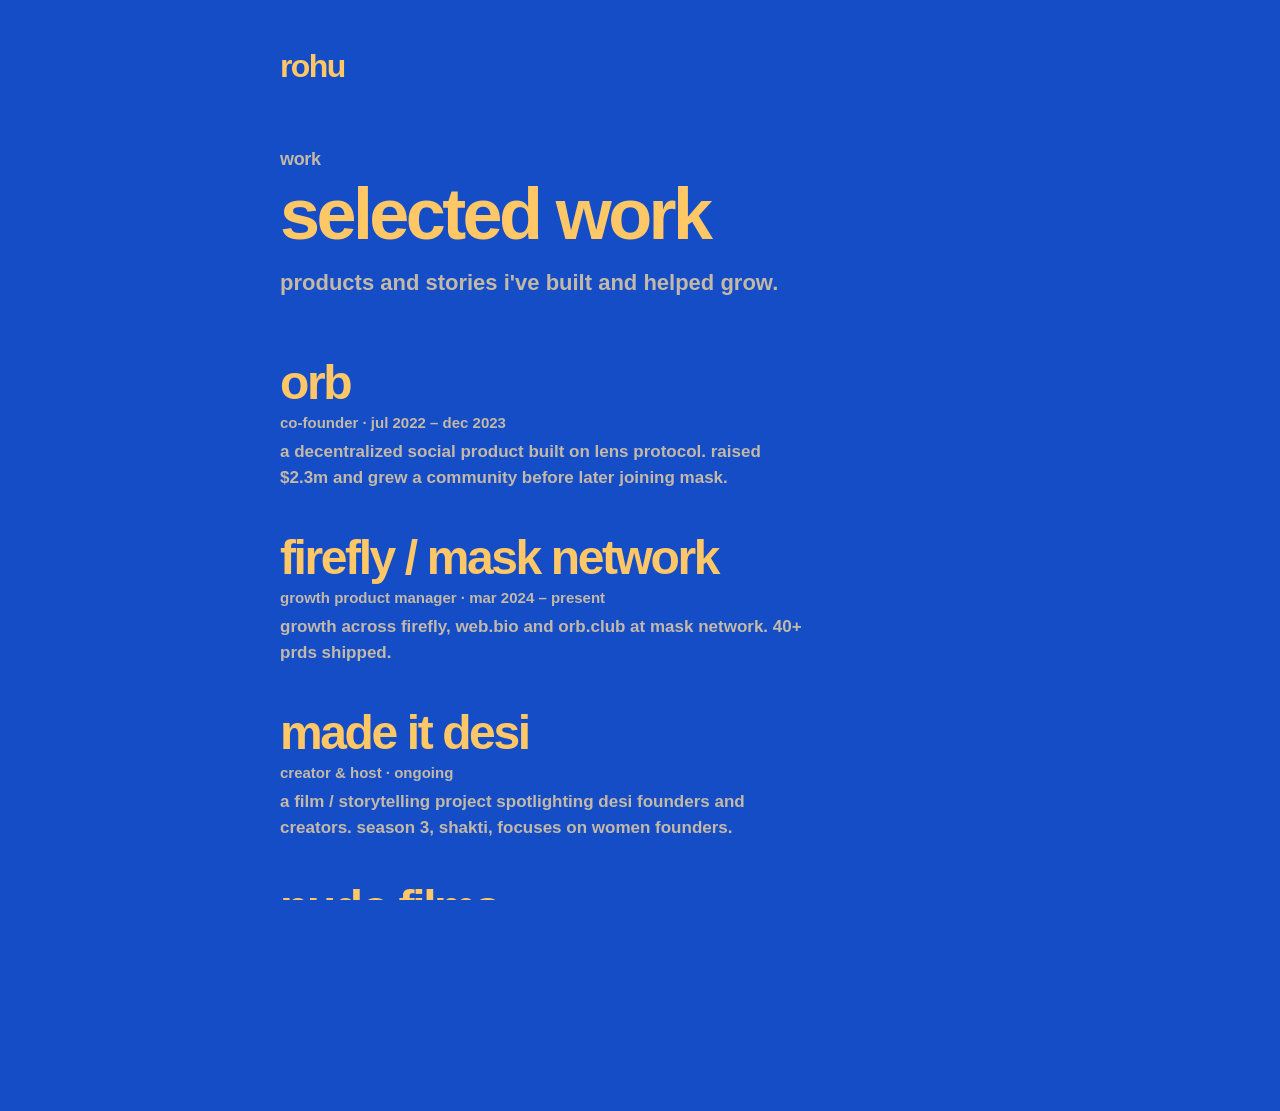
==== work/index.html @ 0402c47c "Add Work section: index + 4 project pages Orb, Firefly/Mask Network, Made It Desi, Nudo Films, each " ====
<!DOCTYPE html>
<html lang="en">
<head>
  <meta charset="utf-8" />
  <meta name="viewport" content="width=device-width, initial-scale=1" />
  <title>work — rohu</title>
  <meta name="description" content="selected work: orb, firefly / mask network, made it desi, nudo films." />
  <meta name="theme-color" content="#154dc7" />
  <link rel="stylesheet" href="../style.css" />
</head>
<body>
  <main class="page">
    <div class="page-inner">
      <a class="page-home" href="/">rohu</a>
      <div class="page-eyebrow">work</div>
      <h1 class="page-title">selected work</h1>
      <p class="page-lede">products and stories i've built and helped grow.</p>
      <div class="project-list" id="work-mount"></div>
    </div>
  </main>
  <script src="../content-work.js"></script>
  <script src="render.js"></script>
</body>
</html>
---- style.css ----
/* layout lives here. to change words, links or images, edit content.js instead. */

@font-face {
  font-family: "Creato Display";
  font-weight: 700;
  font-display: swap;
  src: local("Creato Display Bold"), local("CreatoDisplay-Bold"),
       url("assets/fonts/CreatoDisplay-Bold.woff2") format("woff2"),
       url("assets/fonts/CreatoDisplay-Bold.otf") format("opentype");
}

:root {
  --bg: #154dc7;
  --fg: #ffc766;
  --ease: cubic-bezier(0.65, 0, 0.2, 1);
  --speed: 0.6s;

  /* desktop canvas, matches the figma frame (1280 x 832) */
  --sw: 1280;  --sh: 832;
  --fs: 80px;  --gap: 77px;  --row-y: 370px;
  --est-x: 48px; --est-y: 32px; --est-size: 50px;
  --photo-x: 48px; --photo-x2: -124px; --photo-y: 308px; --photo-w: 385px; --photo-h: 215px;
  --name-x: 459px; --name-x2: 293px;
  --menu-x: 639px; --menu-x2: 466px;
  --icon: 110px;
}

* { box-sizing: border-box; margin: 0; padding: 0; }

html, body {
  height: 100%;
  overflow: hidden;
  background: var(--bg);
  color: var(--fg);
  font-family: "Creato Display", "Helvetica Neue", Helvetica, Arial, sans-serif;
  font-weight: 700;
  -webkit-font-smoothing: antialiased;
  overscroll-behavior: none;
  touch-action: none;
}

button { font: inherit; color: inherit; background: none; border: 0; cursor: pointer; text-align: left; }

.stage {
  position: absolute;
  width: calc(var(--sw) * 1px);
  height: calc(var(--sh) * 1px);
  transform-origin: 0 0;
  /* clip the left edge like the figma frame, let previews run off the right */
  clip-path: inset(-300vh -300vw -300vh 0);
  visibility: hidden;
}
.stage.ready { visibility: visible; }

.stage > * { position: absolute; }

.est {
  left: var(--est-x); top: var(--est-y);
  font-size: var(--est-size);
  letter-spacing: -0.05em;
  line-height: normal;
  transition: opacity var(--speed) var(--ease);
}

.photo {
  left: var(--photo-x); top: var(--photo-y);
  width: var(--photo-w); height: var(--photo-h);
  object-fit: cover;
  transition: left var(--speed) var(--ease);
}

.name, .item {
  font-size: var(--fs);
  letter-spacing: -0.05em;
  line-height: normal;
  white-space: nowrap;
}

.name {
  left: var(--name-x); top: var(--row-y);
  transition: left var(--speed) var(--ease);
}

.menu {
  left: var(--menu-x);
  top: calc(var(--row-y) - var(--active, 0) * var(--gap));
  transition: left var(--speed) var(--ease), top var(--speed) var(--ease);
}

.item {
  display: flex;
  align-items: flex-start;
  height: var(--gap);
  opacity: 0.6;
  transition: opacity 0.35s ease;
}
.item:hover { opacity: 0.85; }
.item.active { opacity: 1; }

.item .icon {
  width: var(--icon); height: var(--icon);
  margin-left: 0.25em;
  border-radius: 50%;
  object-fit: cover;
  opacity: 0;
  transform: scale(0.6);
  transition: opacity 0.35s ease, transform 0.45s var(--ease);
  pointer-events: none;
}

#previews { left: 0; top: 0; }

.preview {
  position: absolute;
  object-fit: cover;
  object-position: left top;
  opacity: 0;
  transform: translateX(80px);
  transition: opacity 0.45s ease, transform var(--speed) var(--ease);
  pointer-events: none;
}
.preview.card { left: 897px; top: 95px; width: 418px; height: 580px; border-radius: 28px; }
.preview.wide { left: 899px; top: 95px; width: 832px; height: 642px; }

/* exploring = someone picked a menu item */
.exploring .est { opacity: 0; }
.exploring .photo { left: var(--photo-x2); }
.exploring .name { left: var(--name-x2); }
.exploring .menu { left: var(--menu-x2); }
.exploring .item.active .icon { opacity: 1; transform: none; }
.exploring .preview.show { opacity: 1; transform: none; }

.hint {
  position: fixed; right: 24px; bottom: 20px;
  font-size: 14px; letter-spacing: -0.02em;
  opacity: 0.45;
  transition: opacity 0.6s ease;
  pointer-events: none;
}
.hint.gone { opacity: 0; }

a:focus-visible, button:focus-visible { outline: 3px solid var(--fg); outline-offset: 6px; border-radius: 6px; }

/* phones and tall screens */
@media (max-aspect-ratio: 4/5) {
  :root {
    --sw: 420; --sh: 900;
    --fs: 56px; --gap: 54px; --row-y: 450px;
    --est-x: 24px; --est-y: 40px; --est-size: 34px;
    --photo-x: 24px; --photo-x2: 24px; --photo-y: 130px; --photo-w: 372px; --photo-h: 208px;
    --name-x: 24px; --name-x2: 24px;
    --menu-x: 162px; --menu-x2: 162px;
    --icon: 72px;
  }
  .stage { clip-path: none; }
  .exploring .est { opacity: 1; }
  .exploring .item.far { opacity: 0; pointer-events: none; }
  .preview.card, .preview.wide {
    left: 24px; top: 640px; width: 372px; height: 220px; border-radius: 20px;
    transform: translateY(40px);
  }
  .hint { left: 0; right: 0; text-align: center; }
}

@media (prefers-reduced-motion: reduce) {
  :root { --speed: 0s; }
}

/* ============================================================
   inner pages (work, life, write, videos, about)
   plain scrolling pages, not the fixed homepage canvas
   ============================================================ */

:root {
  --fg2: #c3b9a6; /* muted warm grey, secondary text */
}

.page {
  min-height: 100vh;
  overflow: visible;
  background: var(--bg);
  color: var(--fg);
  padding: 48px 24px 96px;
}

.page-home {
  display: inline-block;
  font-size: 32px;
  letter-spacing: -0.05em;
  color: var(--fg);
  text-decoration: none;
  margin-bottom: 64px;
}
.page-home:hover { opacity: 0.85; }

.page-inner {
  max-width: 720px;
  margin: 0 auto;
}

.page-eyebrow {
  color: var(--fg2);
  font-size: 18px;
  letter-spacing: -0.02em;
  margin-bottom: 8px;
}

.page-title {
  font-size: clamp(40px, 8vw, 72px);
  letter-spacing: -0.05em;
  line-height: 1;
  margin-bottom: 16px;
}

.page-lede {
  color: var(--fg2);
  font-size: clamp(18px, 2.5vw, 22px);
  line-height: 1.5;
  max-width: 56ch;
  margin-bottom: 56px;
}

.project-list {
  display: flex;
  flex-direction: column;
  gap: 40px;
}

.project-item {
  display: block;
  text-decoration: none;
  color: inherit;
}

.project-item-title {
  font-size: clamp(32px, 5vw, 48px);
  letter-spacing: -0.05em;
  color: var(--fg);
  transition: opacity 0.2s ease;
}
.project-item:hover .project-item-title { opacity: 0.8; }

.project-item-meta {
  color: var(--fg2);
  font-size: 15px;
  margin: 4px 0 8px;
}

.project-item-summary {
  color: var(--fg2);
  font-size: 17px;
  line-height: 1.5;
  max-width: 56ch;
}

.project-detail-meta {
  color: var(--fg2);
  font-size: 16px;
  margin-bottom: 40px;
}

.project-section {
  margin-bottom: 32px;
}

.project-section-label {
  color: var(--fg2);
  font-size: 13px;
  letter-spacing: 0.05em;
  text-transform: uppercase;
  margin-bottom: 8px;
}

.project-section p {
  font-size: 18px;
  line-height: 1.6;
  max-width: 60ch;
}

.project-outcomes {
  list-style: none;
  display: flex;
  flex-direction: column;
  gap: 6px;
}

.project-outcomes li {
  font-size: 18px;
  line-height: 1.5;
}
.project-outcomes li::before {
  content: "— ";
  color: var(--fg2);
}

.project-links {
  display: flex;
  flex-wrap: wrap;
  gap: 16px;
}

.project-links a {
  color: var(--fg);
  font-size: 17px;
  text-decoration: underline;
  text-underline-offset: 4px;
}

.back-link {
  display: inline-block;
  color: var(--fg2);
  text-decoration: none;
  font-size: 16px;
  margin-bottom: 48px;
}
.back-link:hover { color: var(--fg); }
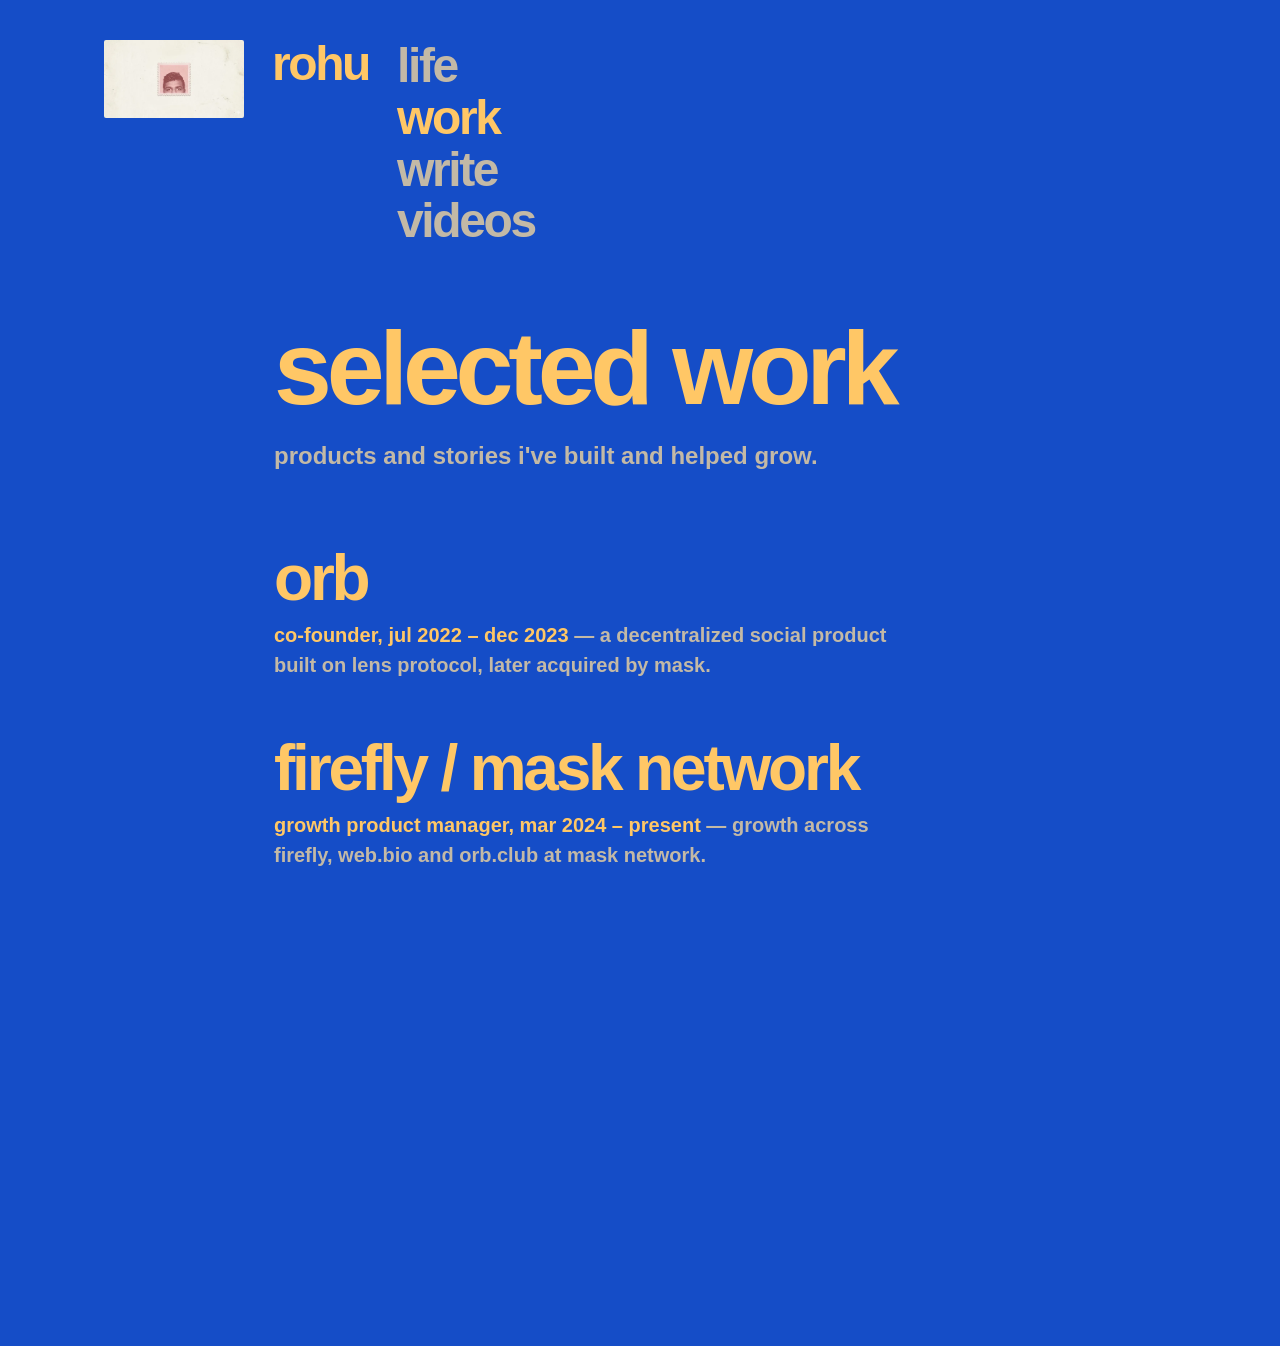
==== commit 68a02ad1: "Redesign inner pages to share the homepage's visual identity Add a persistent masthead (partial.js) " ====
--- a/work/index.html
+++ b/work/index.html
@@ -6,19 +6,18 @@
   <title>work — rohu</title>
   <meta name="description" content="selected work: orb, firefly / mask network, made it desi, nudo films." />
   <meta name="theme-color" content="#154dc7" />
-  <link rel="stylesheet" href="../style.css" />
+  <link rel="stylesheet" href="/style.css" />
 </head>
-<body>
-  <main class="page">
-    <div class="page-inner">
-      <a class="page-home" href="/">rohu</a>
-      <div class="page-eyebrow">work</div>
-      <h1 class="page-title">selected work</h1>
-      <p class="page-lede">products and stories i've built and helped grow.</p>
-      <div class="project-list" id="work-mount"></div>
-    </div>
+<body class="page" data-section="work">
+  <header class="site-header" id="site-header"></header>
+  <main class="page-inner">
+    <h1 class="page-title">selected work</h1>
+    <p class="page-lede">products and stories i've built and helped grow.</p>
+    <div class="project-list" id="work-mount"></div>
   </main>
-  <script src="../content-work.js"></script>
-  <script src="render.js"></script>
+  <script src="/content.js"></script>
+  <script src="/partial.js"></script>
+  <script src="/content-work.js"></script>
+  <script src="/work/render.js"></script>
 </body>
 </html>
--- a/style.css
+++ b/style.css
@@ -168,7 +168,8 @@
 
 /* ============================================================
    inner pages (work, life, write, videos, about)
-   plain scrolling pages, not the fixed homepage canvas
+   scrolling pages that share the homepage's masthead (partial.js)
+   so the whole site reads as one place, not separate templates.
    ============================================================ */
 
 :root {
@@ -177,53 +178,93 @@
 
 .page {
   min-height: 100vh;
-  overflow: visible;
   background: var(--bg);
   color: var(--fg);
-  padding: 48px 24px 96px;
-}
-
-.page-home {
-  display: inline-block;
-  font-size: 32px;
-  letter-spacing: -0.05em;
+  padding-bottom: 96px;
+}
+
+/* masthead: same portrait + rohu + nav as the homepage, just static */
+.site-header {
+  display: flex;
+  align-items: flex-start;
+  gap: 28px;
+  max-width: 1120px;
+  margin: 0 auto;
+  padding: 40px 24px 0;
+}
+
+.mh-photo-link { flex: none; line-height: 0; }
+.mh-photo {
+  width: 140px;
+  height: 78px;
+  object-fit: cover;
+  border-radius: 2px;
+}
+
+.mh-brand {
+  display: flex;
+  align-items: flex-start;
+  gap: 28px;
+  flex-wrap: wrap;
+}
+
+.mh-name {
+  font-size: clamp(36px, 5vw, 48px);
+  letter-spacing: -0.05em;
+  line-height: 1;
   color: var(--fg);
   text-decoration: none;
-  margin-bottom: 64px;
-}
-.page-home:hover { opacity: 0.85; }
+  white-space: nowrap;
+}
+.mh-name:hover { opacity: 0.85; }
+
+.mh-nav {
+  display: flex;
+  flex-direction: column;
+  gap: 0;
+}
+
+.mh-nav a {
+  font-size: clamp(36px, 5vw, 48px);
+  letter-spacing: -0.05em;
+  line-height: 1.08;
+  color: var(--fg2);
+  text-decoration: none;
+  white-space: nowrap;
+}
+.mh-nav a:hover { color: var(--fg); }
+.mh-nav a.active { color: var(--fg); }
+
+@media (max-width: 640px) {
+  .site-header { flex-direction: column; gap: 16px; }
+  .mh-photo { width: 120px; height: 68px; }
+}
 
 .page-inner {
-  max-width: 720px;
+  max-width: 780px;
   margin: 0 auto;
-}
-
-.page-eyebrow {
-  color: var(--fg2);
-  font-size: 18px;
-  letter-spacing: -0.02em;
-  margin-bottom: 8px;
+  padding: 72px 24px 0;
 }
 
 .page-title {
-  font-size: clamp(40px, 8vw, 72px);
-  letter-spacing: -0.05em;
-  line-height: 1;
-  margin-bottom: 16px;
+  font-size: clamp(48px, 10vw, 104px);
+  letter-spacing: -0.05em;
+  line-height: 0.95;
+  margin-bottom: 20px;
 }
 
 .page-lede {
   color: var(--fg2);
-  font-size: clamp(18px, 2.5vw, 22px);
+  font-size: clamp(19px, 2.6vw, 24px);
   line-height: 1.5;
-  max-width: 56ch;
-  margin-bottom: 56px;
+  max-width: 48ch;
+  margin-bottom: 72px;
 }
 
 .project-list {
   display: flex;
   flex-direction: column;
-  gap: 40px;
+  gap: 56px;
 }
 
 .project-item {
@@ -233,84 +274,69 @@
 }
 
 .project-item-title {
-  font-size: clamp(32px, 5vw, 48px);
-  letter-spacing: -0.05em;
+  font-size: clamp(40px, 7vw, 64px);
+  letter-spacing: -0.05em;
+  line-height: 1;
   color: var(--fg);
   transition: opacity 0.2s ease;
 }
 .project-item:hover .project-item-title { opacity: 0.8; }
-
-.project-item-meta {
-  color: var(--fg2);
-  font-size: 15px;
-  margin: 4px 0 8px;
-}
 
 .project-item-summary {
   color: var(--fg2);
-  font-size: 17px;
+  font-size: clamp(17px, 2vw, 20px);
   line-height: 1.5;
   max-width: 56ch;
+  margin-top: 10px;
+}
+.project-item-summary strong { color: var(--fg); font-weight: 700; }
+
+.project-detail-title {
+  font-size: clamp(56px, 12vw, 128px);
+  letter-spacing: -0.05em;
+  line-height: 0.95;
+  margin-bottom: 8px;
 }
 
 .project-detail-meta {
   color: var(--fg2);
-  font-size: 16px;
-  margin-bottom: 40px;
-}
-
-.project-section {
-  margin-bottom: 32px;
-}
-
-.project-section-label {
-  color: var(--fg2);
-  font-size: 13px;
-  letter-spacing: 0.05em;
-  text-transform: uppercase;
-  margin-bottom: 8px;
-}
-
-.project-section p {
-  font-size: 18px;
-  line-height: 1.6;
-  max-width: 60ch;
-}
+  font-size: clamp(18px, 2.2vw, 21px);
+  margin-bottom: 48px;
+}
+
+.project-story {
+  font-size: clamp(20px, 2.6vw, 26px);
+  line-height: 1.55;
+  max-width: 56ch;
+  margin-bottom: 56px;
+}
+.project-story + .project-story { margin-top: -32px; }
 
 .project-outcomes {
   list-style: none;
   display: flex;
   flex-direction: column;
-  gap: 6px;
+  gap: 14px;
+  margin-bottom: 56px;
 }
 
 .project-outcomes li {
-  font-size: 18px;
-  line-height: 1.5;
-}
-.project-outcomes li::before {
-  content: "— ";
-  color: var(--fg2);
+  font-size: clamp(24px, 3.4vw, 36px);
+  letter-spacing: -0.03em;
+  line-height: 1.2;
+  color: var(--fg);
 }
 
 .project-links {
   display: flex;
   flex-wrap: wrap;
-  gap: 16px;
+  gap: 24px;
 }
 
 .project-links a {
   color: var(--fg);
-  font-size: 17px;
+  font-size: clamp(20px, 2.4vw, 24px);
+  letter-spacing: -0.02em;
   text-decoration: underline;
-  text-underline-offset: 4px;
-}
-
-.back-link {
-  display: inline-block;
-  color: var(--fg2);
-  text-decoration: none;
-  font-size: 16px;
-  margin-bottom: 48px;
-}
-.back-link:hover { color: var(--fg); }
+  text-underline-offset: 5px;
+}
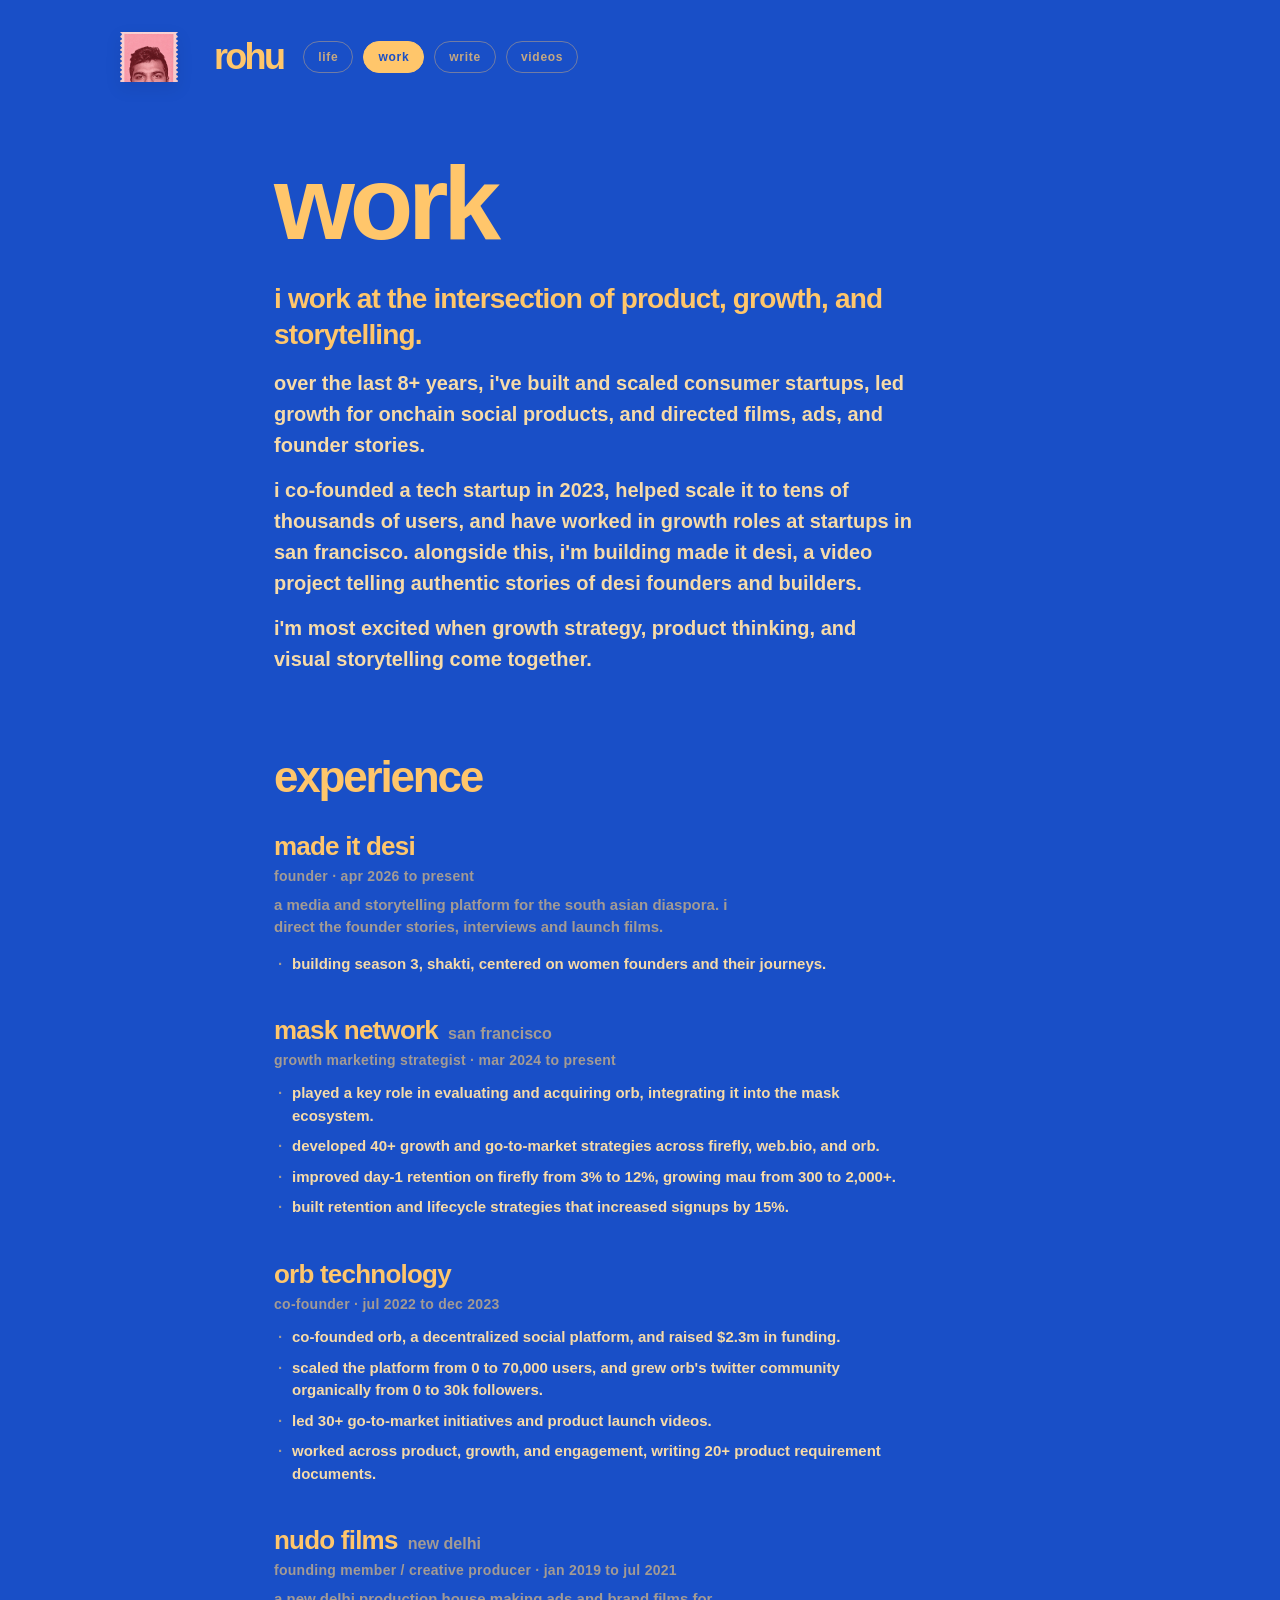
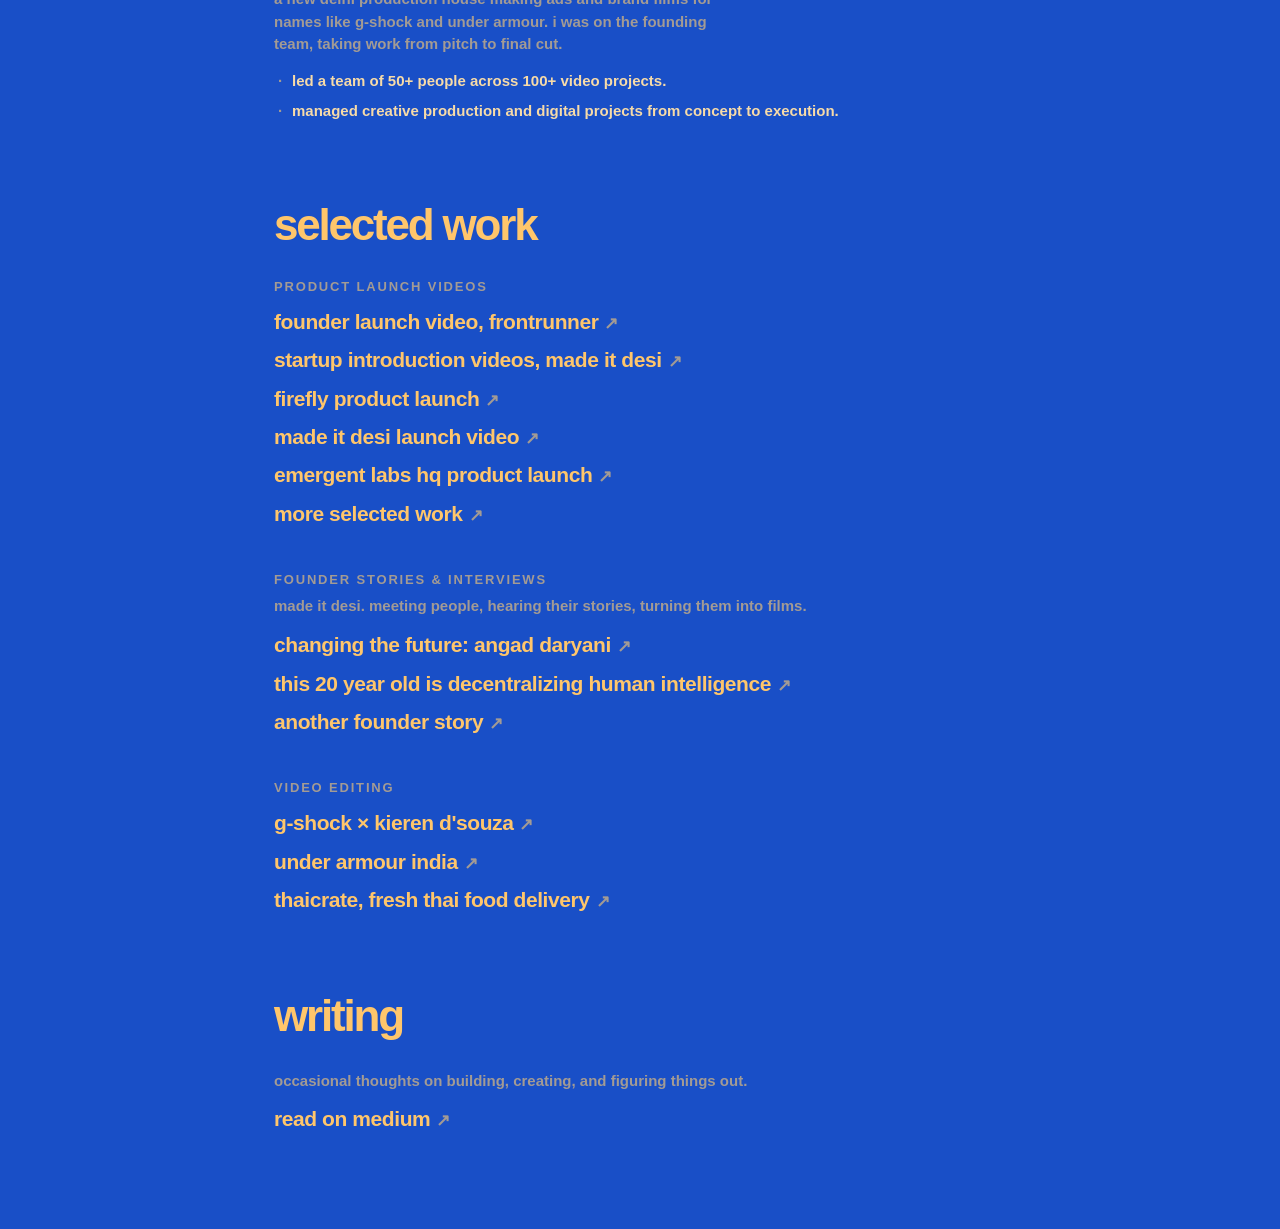
==== commit 14b2ae50: "Rebuild /work as a personal archive: intro, experience, selected work, writing Co-Authored-By: Claud" ====
--- a/work/index.html
+++ b/work/index.html
@@ -4,16 +4,15 @@
   <meta charset="utf-8" />
   <meta name="viewport" content="width=device-width, initial-scale=1" />
   <title>work — rohu</title>
-  <meta name="description" content="selected work: orb, firefly / mask network, made it desi, nudo films." />
+  <meta name="description" content="what rohu builds and creates: product, growth, and storytelling. mask network, orb, nudo films, made it desi." />
   <meta name="theme-color" content="#154dc7" />
   <link rel="stylesheet" href="/style.css" />
 </head>
 <body class="page" data-section="work">
   <header class="site-header" id="site-header"></header>
   <main class="page-inner">
-    <h1 class="page-title">selected work</h1>
-    <p class="page-lede">products and stories i've built and helped grow.</p>
-    <div class="project-list" id="work-mount"></div>
+    <h1 class="page-title">work</h1>
+    <div class="archive" id="work-mount"></div>
   </main>
   <script src="/content.js"></script>
   <script src="/partial.js"></script>
--- a/style.css
+++ b/style.css
@@ -10,160 +10,168 @@
 }
 
 :root {
-  --bg: #154dc7;
-  --fg: #ffc766;
-  --ease: cubic-bezier(0.65, 0, 0.2, 1);
-  --speed: 0.6s;
-
-  /* desktop canvas, matches the figma frame (1280 x 832) */
-  --sw: 1280;  --sh: 832;
-  --fs: 80px;  --gap: 77px;  --row-y: 370px;
-  --est-x: 48px; --est-y: 32px; --est-size: 50px;
-  --photo-x: 48px; --photo-x2: -124px; --photo-y: 308px; --photo-w: 385px; --photo-h: 215px;
-  --name-x: 459px; --name-x2: 293px;
-  --menu-x: 639px; --menu-x2: 466px;
-  --icon: 110px;
+  --bg: #194fc7;
+  --fg: #ffc66b;
+  --fg2: #a39b94; /* muted warm grey, secondary text */
+  --ease: cubic-bezier(0.12, 0.72, 0.18, 1);
+  --speed: 0.72s;
 }
 
 * { box-sizing: border-box; margin: 0; padding: 0; }
 
-html, body {
-  height: 100%;
-  overflow: hidden;
-  background: var(--bg);
-  color: var(--fg);
+html, body { min-height: 100%; background: var(--bg); }
+
+body {
   font-family: "Creato Display", "Helvetica Neue", Helvetica, Arial, sans-serif;
   font-weight: 700;
+  color: var(--fg);
+  overflow-x: hidden;
   -webkit-font-smoothing: antialiased;
-  overscroll-behavior: none;
-  touch-action: none;
-}
-
-button { font: inherit; color: inherit; background: none; border: 0; cursor: pointer; text-align: left; }
+}
+
+button { font: inherit; color: inherit; background: none; border: 0; cursor: pointer; }
+a { color: inherit; }
+
+.est {
+  position: absolute;
+  top: 4.2vh; left: 3.8vw;
+  font-size: clamp(23px, 2.7vw, 39px);
+  letter-spacing: -0.075em;
+}
 
 .stage {
+  min-height: 100svh;
+  display: grid;
+  grid-template-columns: minmax(250px, 31vw) minmax(440px, 1fr);
+  align-items: center;
+  gap: 2vw;
+  padding: 9vh 3.8vw 7vh;
+}
+
+.portrait { display: flex; align-items: center; justify-content: flex-start; }
+.stamp {
+  width: min(100%, 390px);
+  height: auto;
+  display: block;
+  filter: drop-shadow(0 10px 12px rgba(0, 0, 0, 0.08));
+}
+
+.identity { align-self: center; min-width: 0; }
+
+.brand {
+  display: flex;
+  align-items: baseline;
+  gap: 0.16em;
+  white-space: nowrap;
+  font-size: clamp(58px, 7.6vw, 116px);
+  line-height: 1.12;
+  letter-spacing: -0.095em;
+  width: max-content;
+  overflow: visible;
+}
+.brand-name { flex: none; color: var(--fg); text-decoration: none; }
+.brand-name:hover { opacity: 0.85; }
+
+.reel-window {
+  height: 1.24em;
+  overflow: hidden;
+  position: relative;
+  min-width: max-content;
+  width: max-content;
+  flex: 0 0 auto;
+  display: block;
+  vertical-align: baseline;
+  padding: 0.04em 0.12em 0 0;
+}
+.reel-track {
+  display: flex;
+  flex-direction: column;
+  align-items: flex-start;
+  width: max-content;
+  transition: transform var(--speed) var(--ease);
+}
+.reel-item {
+  height: 1.24em;
+  line-height: 1.24;
+  display: block;
+  width: max-content;
+  white-space: nowrap;
+  color: var(--fg2);
+  letter-spacing: 0.01em; /* a touch more open than "rohu", so it reads as its own word */
+  padding-right: 0.12em;
+}
+
+.nav { display: flex; gap: 10px; margin-top: 30px; flex-wrap: wrap; }
+.nav button {
+  border: 1px solid rgba(255, 198, 107, 0.38);
+  border-radius: 999px;
+  color: rgba(255, 198, 107, 0.75);
+  padding: 8px 14px;
+  font-size: 12px;
+  letter-spacing: 0.06em;
+}
+.nav button[aria-pressed="true"] { background: var(--fg); border-color: var(--fg); color: var(--bg); }
+
+.section-content { margin-top: 28px; min-height: 46px; }
+.description { font-size: 15px; line-height: 1.5; color: #f7dba8; max-width: 430px; }
+.description .inline-link { color: var(--fg); text-decoration: underline; text-underline-offset: 3px; }
+.description + .description { margin-top: 10px; }
+
+.quick-links { display: flex; gap: 24px; margin-top: 32px; flex-wrap: wrap; }
+.quick-links a { font-size: 14px; letter-spacing: -0.01em; text-decoration: none; color: rgba(255, 198, 107, 0.8); }
+.quick-links a:hover { color: var(--fg); text-decoration: underline; text-underline-offset: 3px; }
+
+.site-footer {
   position: absolute;
-  width: calc(var(--sw) * 1px);
-  height: calc(var(--sh) * 1px);
-  transform-origin: 0 0;
-  /* clip the left edge like the figma frame, let previews run off the right */
-  clip-path: inset(-300vh -300vw -300vh 0);
-  visibility: hidden;
-}
-.stage.ready { visibility: visible; }
-
-.stage > * { position: absolute; }
-
-.est {
-  left: var(--est-x); top: var(--est-y);
-  font-size: var(--est-size);
-  letter-spacing: -0.05em;
-  line-height: normal;
-  transition: opacity var(--speed) var(--ease);
-}
-
-.photo {
-  left: var(--photo-x); top: var(--photo-y);
-  width: var(--photo-w); height: var(--photo-h);
-  object-fit: cover;
-  transition: left var(--speed) var(--ease);
-}
-
-.name, .item {
-  font-size: var(--fs);
-  letter-spacing: -0.05em;
-  line-height: normal;
-  white-space: nowrap;
-}
-
-.name {
-  left: var(--name-x); top: var(--row-y);
-  transition: left var(--speed) var(--ease);
-}
-
-.menu {
-  left: var(--menu-x);
-  top: calc(var(--row-y) - var(--active, 0) * var(--gap));
-  transition: left var(--speed) var(--ease), top var(--speed) var(--ease);
-}
-
-.item {
-  display: flex;
-  align-items: flex-start;
-  height: var(--gap);
-  opacity: 0.6;
-  transition: opacity 0.35s ease;
-}
-.item:hover { opacity: 0.85; }
-.item.active { opacity: 1; }
-
-.item .icon {
-  width: var(--icon); height: var(--icon);
-  margin-left: 0.25em;
-  border-radius: 50%;
-  object-fit: cover;
-  opacity: 0;
-  transform: scale(0.6);
-  transition: opacity 0.35s ease, transform 0.45s var(--ease);
-  pointer-events: none;
-}
-
-#previews { left: 0; top: 0; }
-
-.preview {
-  position: absolute;
-  object-fit: cover;
-  object-position: left top;
-  opacity: 0;
-  transform: translateX(80px);
-  transition: opacity 0.45s ease, transform var(--speed) var(--ease);
-  pointer-events: none;
-}
-.preview.card { left: 897px; top: 95px; width: 418px; height: 580px; border-radius: 28px; }
-.preview.wide { left: 899px; top: 95px; width: 832px; height: 642px; }
-
-/* exploring = someone picked a menu item */
-.exploring .est { opacity: 0; }
-.exploring .photo { left: var(--photo-x2); }
-.exploring .name { left: var(--name-x2); }
-.exploring .menu { left: var(--menu-x2); }
-.exploring .item.active .icon { opacity: 1; transform: none; }
-.exploring .preview.show { opacity: 1; transform: none; }
-
-.hint {
-  position: fixed; right: 24px; bottom: 20px;
-  font-size: 14px; letter-spacing: -0.02em;
-  opacity: 0.45;
-  transition: opacity 0.6s ease;
-  pointer-events: none;
-}
-.hint.gone { opacity: 0; }
-
-a:focus-visible, button:focus-visible { outline: 3px solid var(--fg); outline-offset: 6px; border-radius: 6px; }
-
-/* phones and tall screens */
-@media (max-aspect-ratio: 4/5) {
-  :root {
-    --sw: 420; --sh: 900;
-    --fs: 56px; --gap: 54px; --row-y: 450px;
-    --est-x: 24px; --est-y: 40px; --est-size: 34px;
-    --photo-x: 24px; --photo-x2: 24px; --photo-y: 130px; --photo-w: 372px; --photo-h: 208px;
-    --name-x: 24px; --name-x2: 24px;
-    --menu-x: 162px; --menu-x2: 162px;
-    --icon: 72px;
+  bottom: 24px; left: 3.8vw; right: 3.8vw;
+  display: flex;
+  justify-content: space-between;
+  align-items: flex-end;
+  color: rgba(255, 198, 107, 0.65);
+  font-size: 10px;
+  letter-spacing: 0.14em;
+  text-transform: uppercase;
+}
+
+.site-footer-lines {
+  display: flex;
+  flex-direction: column;
+  align-items: flex-end;
+  gap: 3px;
+  text-align: right;
+}
+
+a:focus-visible, button:focus-visible { outline: 3px solid var(--fg); outline-offset: 4px; border-radius: 6px; }
+
+@media (max-width: 900px) {
+  .stage { grid-template-columns: minmax(180px, 28vw) minmax(340px, 1fr); gap: 3vw; }
+  .stamp { max-width: 300px; }
+  .brand { font-size: clamp(52px, 6.8vw, 86px); }
+}
+
+@media (max-width: 650px) {
+  .est { top: 22px; left: 22px; font-size: 25px; }
+  .stage {
+    display: flex; flex-direction: column;
+    align-items: flex-start; justify-content: center;
+    padding: 100px 22px 70px; gap: 28px;
   }
-  .stage { clip-path: none; }
-  .exploring .est { opacity: 1; }
-  .exploring .item.far { opacity: 0; pointer-events: none; }
-  .preview.card, .preview.wide {
-    left: 24px; top: 640px; width: 372px; height: 220px; border-radius: 20px;
-    transform: translateY(40px);
+  .stamp { width: 150px; }
+  .identity { width: 100%; }
+  .brand { font-size: clamp(46px, 10.2vw, 68px); max-width: 100%; }
+  .nav { margin-top: 22px; gap: 7px; }
+  .nav button { font-size: 11px; padding: 7px 11px; }
+  .section-content { margin-top: 22px; }
+  .quick-links { margin-top: 24px; gap: 16px; }
+  .site-footer {
+    left: 22px; right: 22px; bottom: 17px; font-size: 9px;
+    flex-direction: column; align-items: flex-start; gap: 10px;
   }
-  .hint { left: 0; right: 0; text-align: center; }
+  .site-footer-lines { align-items: flex-start; text-align: left; }
 }
 
 @media (prefers-reduced-motion: reduce) {
-  :root { --speed: 0s; }
+  .reel-track { transition: none !important; }
 }
 
 /* ============================================================
@@ -172,10 +180,6 @@
    so the whole site reads as one place, not separate templates.
    ============================================================ */
 
-:root {
-  --fg2: #c3b9a6; /* muted warm grey, secondary text */
-}
-
 .page {
   min-height: 100vh;
   background: var(--bg);
@@ -183,62 +187,55 @@
   padding-bottom: 96px;
 }
 
-/* masthead: same portrait + rohu + nav as the homepage, just static */
+/* masthead: same portrait + rohu + pill nav as the homepage, just static */
 .site-header {
   display: flex;
-  align-items: flex-start;
-  gap: 28px;
+  align-items: center;
+  gap: 20px;
   max-width: 1120px;
   margin: 0 auto;
-  padding: 40px 24px 0;
+  padding: 32px 24px 0;
+  flex-wrap: wrap;
 }
 
 .mh-photo-link { flex: none; line-height: 0; }
 .mh-photo {
-  width: 140px;
-  height: 78px;
+  width: 90px;
+  height: 50px;
   object-fit: cover;
   border-radius: 2px;
+  filter: drop-shadow(0 6px 8px rgba(0, 0, 0, 0.08));
 }
 
 .mh-brand {
   display: flex;
-  align-items: flex-start;
-  gap: 28px;
+  align-items: center;
+  gap: 20px;
   flex-wrap: wrap;
 }
 
 .mh-name {
-  font-size: clamp(36px, 5vw, 48px);
-  letter-spacing: -0.05em;
-  line-height: 1;
+  font-size: clamp(28px, 4vw, 36px);
+  letter-spacing: -0.075em;
   color: var(--fg);
   text-decoration: none;
   white-space: nowrap;
 }
 .mh-name:hover { opacity: 0.85; }
 
-.mh-nav {
-  display: flex;
-  flex-direction: column;
-  gap: 0;
-}
+.mh-nav { display: flex; gap: 10px; flex-wrap: wrap; }
 
 .mh-nav a {
-  font-size: clamp(36px, 5vw, 48px);
-  letter-spacing: -0.05em;
-  line-height: 1.08;
-  color: var(--fg2);
+  border: 1px solid rgba(255, 198, 107, 0.38);
+  border-radius: 999px;
+  color: rgba(255, 198, 107, 0.75);
+  padding: 8px 14px;
+  font-size: 12px;
+  letter-spacing: 0.06em;
   text-decoration: none;
-  white-space: nowrap;
-}
-.mh-nav a:hover { color: var(--fg); }
-.mh-nav a.active { color: var(--fg); }
-
-@media (max-width: 640px) {
-  .site-header { flex-direction: column; gap: 16px; }
-  .mh-photo { width: 120px; height: 68px; }
-}
+}
+.mh-nav a:hover { color: var(--fg); border-color: var(--fg); }
+.mh-nav a.active { background: var(--fg); border-color: var(--fg); color: var(--bg); }
 
 .page-inner {
   max-width: 780px;
@@ -340,3 +337,124 @@
   text-decoration: underline;
   text-underline-offset: 5px;
 }
+
+/* ============================================================
+   /work archive: intro, experience, selected work, writing.
+   same type and colours as the rest of the site, no cards.
+   ============================================================ */
+
+.archive { max-width: 640px; margin-top: 28px; }
+
+.arc-intro p {
+  font-size: clamp(17px, 2vw, 20px);
+  line-height: 1.55;
+  color: #f7dba8;
+}
+.arc-intro p:first-child {
+  color: var(--fg);
+  font-size: clamp(22px, 3vw, 28px);
+  letter-spacing: -0.03em;
+  line-height: 1.3;
+}
+.arc-intro p + p { margin-top: 14px; }
+
+.arc-section { margin-top: 80px; }
+
+.arc-heading {
+  font-size: clamp(30px, 5vw, 44px);
+  letter-spacing: -0.05em;
+  line-height: 1;
+  color: var(--fg);
+  margin-bottom: 32px;
+}
+
+.arc-exp-list { display: flex; flex-direction: column; gap: 40px; }
+
+.arc-company {
+  font-size: clamp(21px, 2.6vw, 26px);
+  letter-spacing: -0.03em;
+  line-height: 1.2;
+  color: var(--fg);
+}
+.arc-place {
+  color: var(--fg2);
+  font-size: 0.62em;
+  letter-spacing: 0;
+  margin-left: 10px;
+  white-space: nowrap;
+}
+
+.arc-role {
+  color: var(--fg2);
+  font-size: 14px;
+  letter-spacing: 0.02em;
+  margin-top: 6px;
+}
+
+.arc-points {
+  list-style: none;
+  margin-top: 14px;
+  display: flex;
+  flex-direction: column;
+  gap: 8px;
+}
+.arc-points li {
+  position: relative;
+  padding-left: 18px;
+  font-size: 15px;
+  line-height: 1.5;
+  color: #f7dba8;
+}
+.arc-points li::before {
+  content: "·";
+  position: absolute;
+  left: 4px;
+  color: var(--fg2);
+}
+
+.arc-group + .arc-group { margin-top: 44px; }
+
+.arc-group-title {
+  font-size: 13px;
+  letter-spacing: 0.14em;
+  text-transform: uppercase;
+  color: var(--fg2);
+}
+
+.arc-note {
+  color: var(--fg2);
+  font-size: 15px;
+  line-height: 1.5;
+  margin-top: 8px;
+}
+
+.arc-links {
+  list-style: none;
+  margin-top: 14px;
+  display: flex;
+  flex-direction: column;
+  gap: 10px;
+}
+
+.arc-link {
+  color: var(--fg);
+  font-size: clamp(18px, 2.2vw, 21px);
+  letter-spacing: -0.02em;
+  line-height: 1.35;
+  text-decoration: none;
+  overflow-wrap: anywhere;
+}
+.arc-link:hover { text-decoration: underline; text-underline-offset: 4px; }
+.arc-arrow { color: var(--fg2); margin-left: 6px; font-size: 0.8em; }
+.arc-link:hover .arc-arrow { color: var(--fg); }
+
+#arc-write + .arc-note { margin-top: 0; margin-bottom: 12px; }
+
+@media (max-width: 650px) {
+  .site-header { padding: 24px 22px 0; gap: 14px; }
+  .page-inner { padding: 48px 22px 0; }
+  .arc-section { margin-top: 64px; }
+  .arc-heading { margin-bottom: 24px; }
+  .arc-place { display: block; margin: 4px 0 0; font-size: 13px; }
+}
+.arc-about { font-size: 15px; line-height: 1.5; color: var(--fg2); margin-top: 10px; max-width: 56ch; }
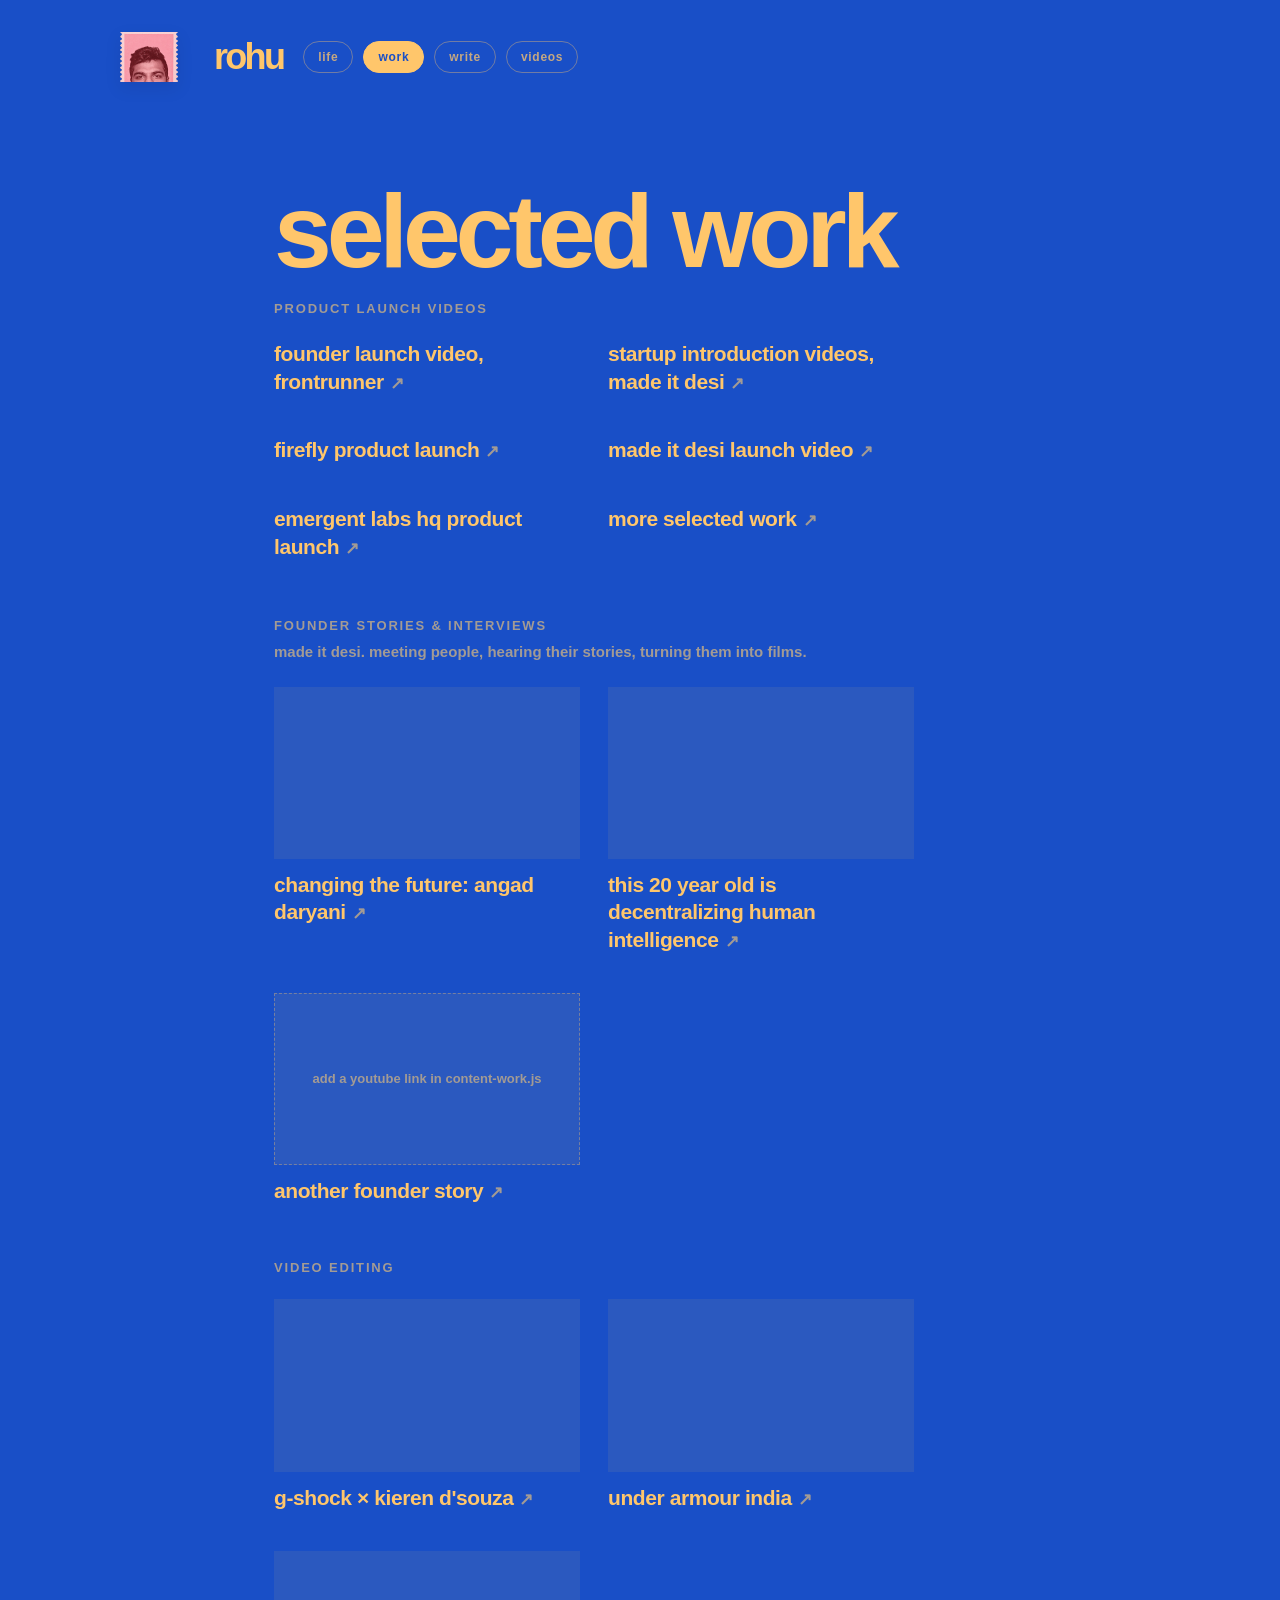
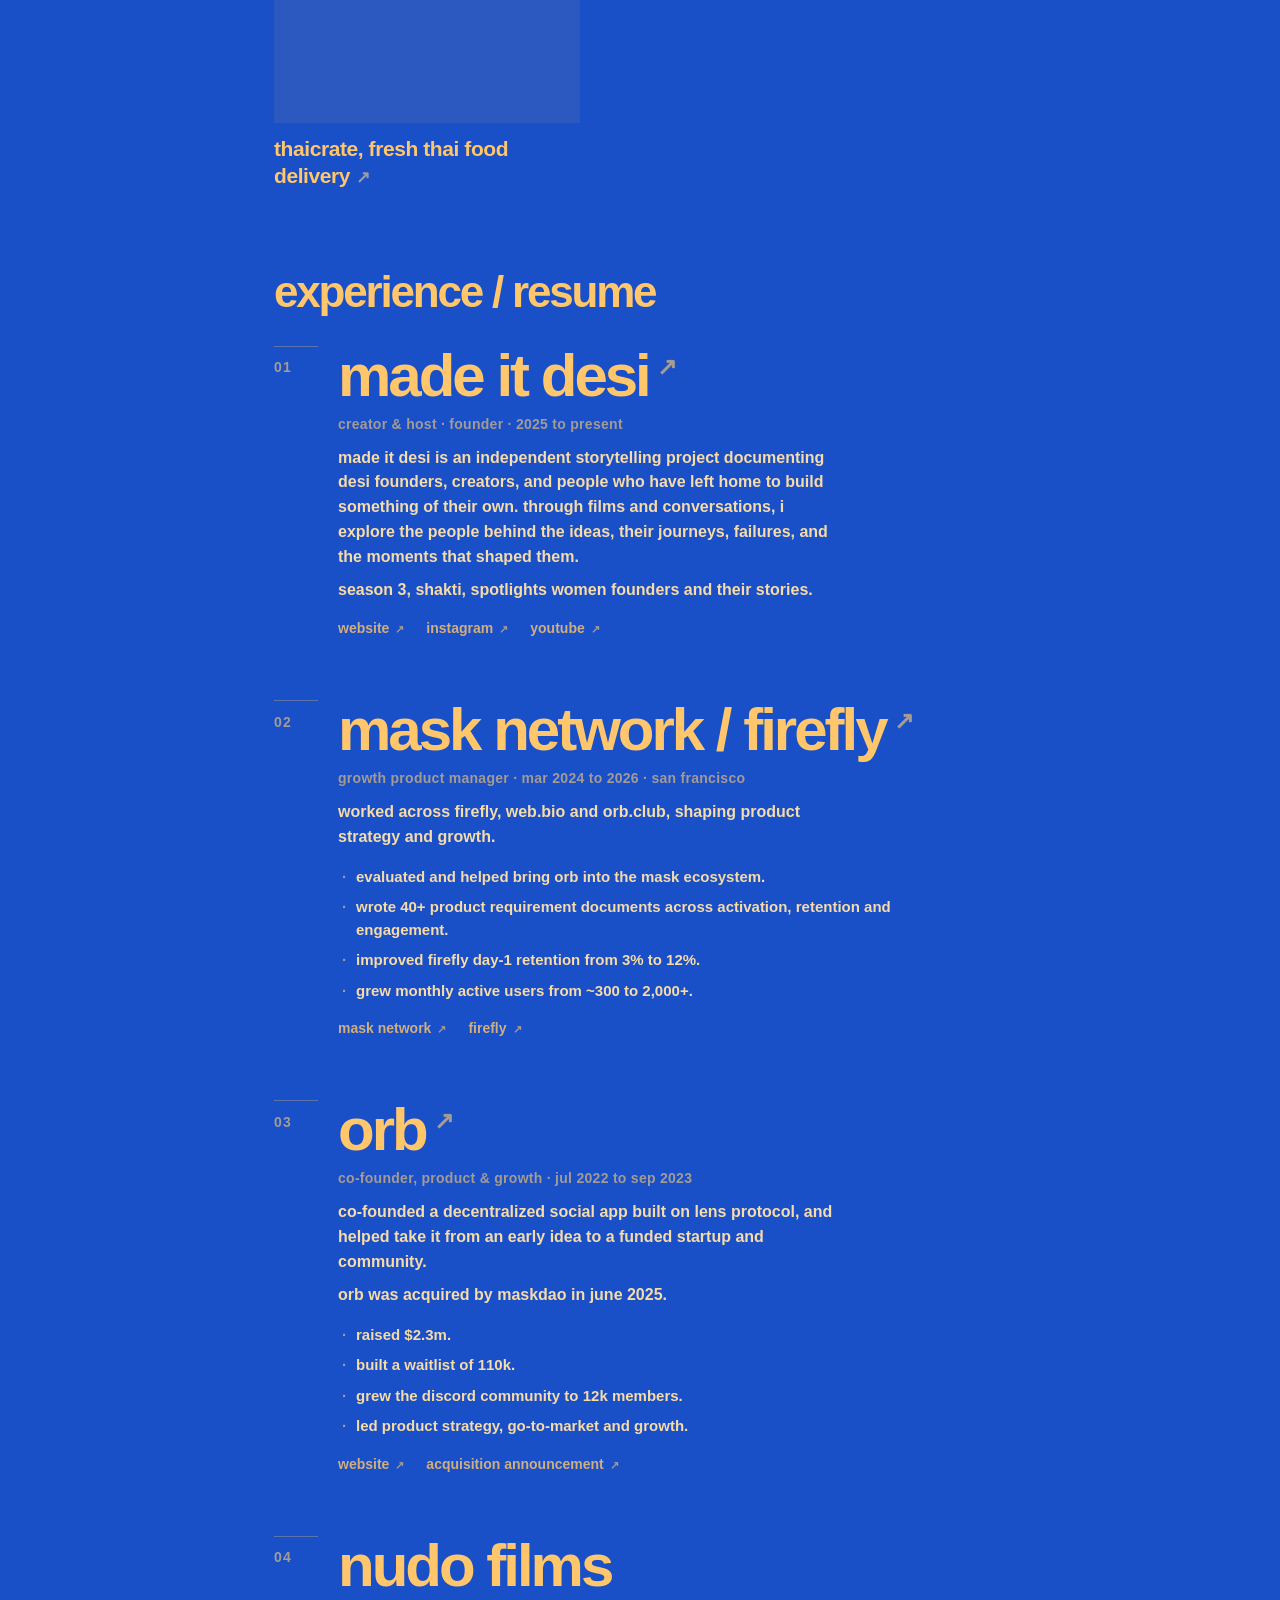
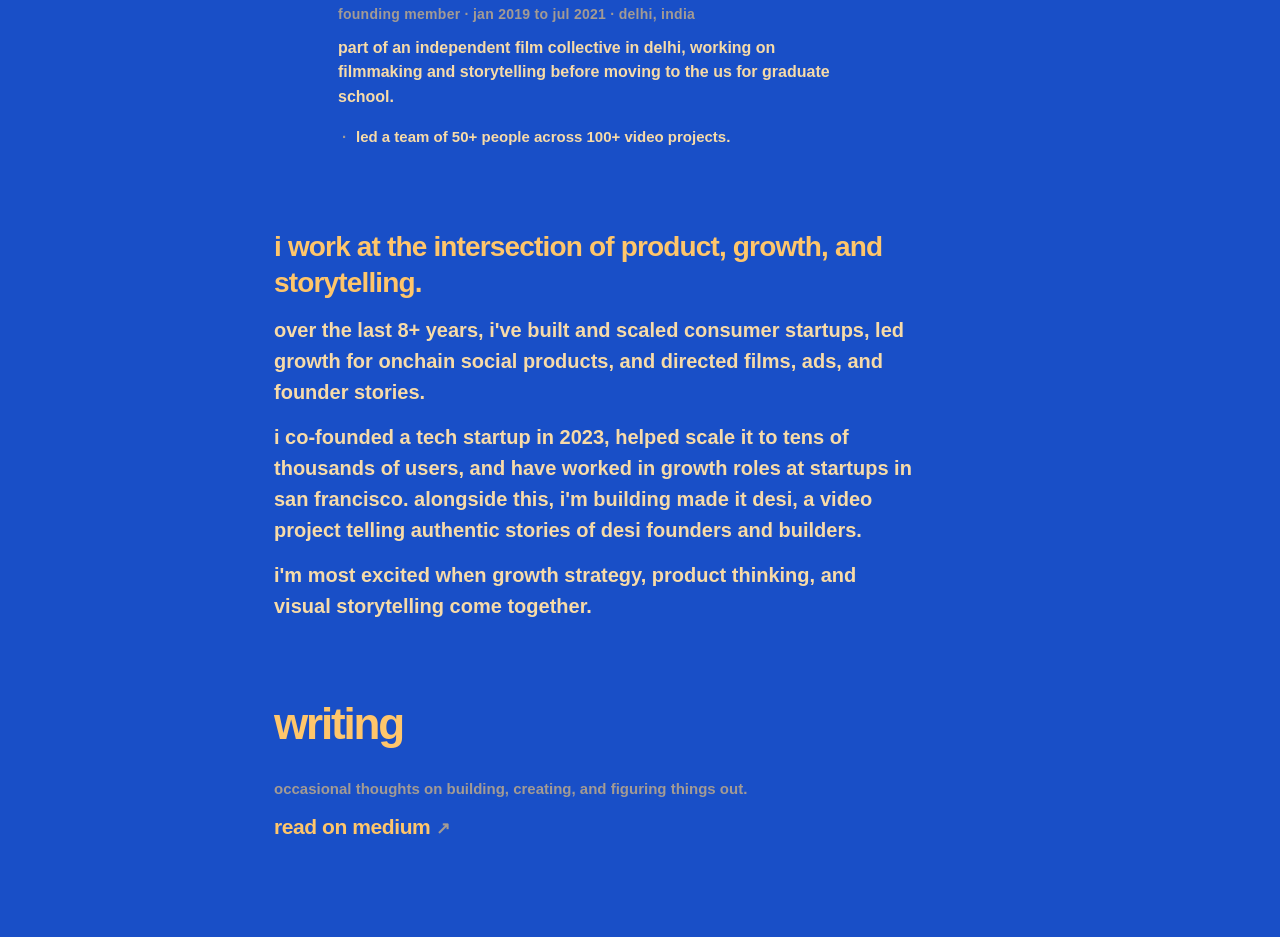
==== commit ab34bd3c: "Work page: selected work first with YouTube embeds, then experience / resume Co-Authored-By: Claude " ====
--- a/work/index.html
+++ b/work/index.html
@@ -11,7 +11,6 @@
 <body class="page" data-section="work">
   <header class="site-header" id="site-header"></header>
   <main class="page-inner">
-    <h1 class="page-title">work</h1>
     <div class="archive" id="work-mount"></div>
   </main>
   <script src="/content.js"></script>
--- a/style.css
+++ b/style.css
@@ -458,3 +458,78 @@
   .arc-place { display: block; margin: 4px 0 0; font-size: 13px; }
 }
 .arc-about { font-size: 15px; line-height: 1.5; color: var(--fg2); margin-top: 10px; max-width: 56ch; }
+
+/* experience timeline */
+.tl { list-style: none; display: flex; flex-direction: column; gap: 64px; }
+.tl-item { display: grid; grid-template-columns: 44px 1fr; gap: 0 20px; }
+.tl-num {
+  color: var(--fg2);
+  font-size: 14px;
+  letter-spacing: 0.08em;
+  padding-top: 0.9em;
+  border-top: 1px solid rgba(255, 198, 107, 0.3);
+  height: max-content;
+}
+.tl-item article { min-width: 0; }
+.tl-name {
+  font-size: clamp(36px, 6vw, 60px);
+  letter-spacing: -0.05em;
+  line-height: 1;
+  color: var(--fg);
+  overflow-wrap: anywhere;
+}
+.tl-name a { color: inherit; text-decoration: none; }
+.tl-name a:hover { opacity: 0.85; }
+.tl-name .arc-arrow { font-size: 0.4em; vertical-align: super; margin-left: 8px; }
+.tl-meta { color: var(--fg2); font-size: 14px; letter-spacing: 0.02em; margin-top: 10px; }
+.tl-about { color: #f7dba8; font-size: 16px; line-height: 1.55; margin-top: 14px; max-width: 56ch; }
+.tl-about + .tl-about { margin-top: 8px; }
+.tl-item .arc-points { margin-top: 16px; }
+.tl-media { display: flex; flex-wrap: wrap; gap: 12px; margin-top: 18px; }
+.tl-links { display: flex; flex-wrap: wrap; gap: 8px 22px; margin-top: 18px; }
+.tl-links a {
+  color: rgba(255, 198, 107, 0.8);
+  font-size: 14px;
+  text-decoration: none;
+}
+.tl-links a:hover { color: var(--fg); text-decoration: underline; text-underline-offset: 3px; }
+
+@media (max-width: 650px) {
+  .tl { gap: 52px; }
+  .tl-item { grid-template-columns: 1fr; }
+  .tl-num { border-top: 0; padding-top: 0; margin-bottom: 8px; }
+}
+
+/* selected work: video grid, embeds and plain links */
+.sel-top { margin-top: 0; }
+.sel-top .arc-group { margin-top: 56px; }
+.sel-top .arc-group:first-of-type { margin-top: 0; }
+.vgrid {
+  display: grid;
+  grid-template-columns: repeat(auto-fill, minmax(min(100%, 300px), 1fr));
+  gap: 40px 28px;
+  margin-top: 24px;
+  align-items: start;
+}
+.vid { margin: 0; min-width: 0; }
+.vid-frame { position: relative; aspect-ratio: 16 / 9; background: rgba(255, 198, 107, 0.08); }
+.vid-frame iframe { position: absolute; inset: 0; width: 100%; height: 100%; border: 0; }
+.vid-empty {
+  display: flex; align-items: center; justify-content: center;
+  padding: 16px; text-align: center;
+  color: var(--fg2); font-size: 13px; line-height: 1.4;
+  border: 1px dashed rgba(255, 198, 107, 0.35);
+}
+.vid figcaption { margin-top: 12px; }
+.vid-title {
+  color: var(--fg);
+  font-size: clamp(18px, 2vw, 21px);
+  letter-spacing: -0.02em;
+  line-height: 1.3;
+  text-decoration: none;
+  overflow-wrap: anywhere;
+}
+.vid-title:hover { text-decoration: underline; text-underline-offset: 4px; }
+.vid-title .arc-arrow { color: var(--fg2); }
+.vid-plain { min-width: 0; }
+.vid-plain .arc-link { overflow-wrap: anywhere; }
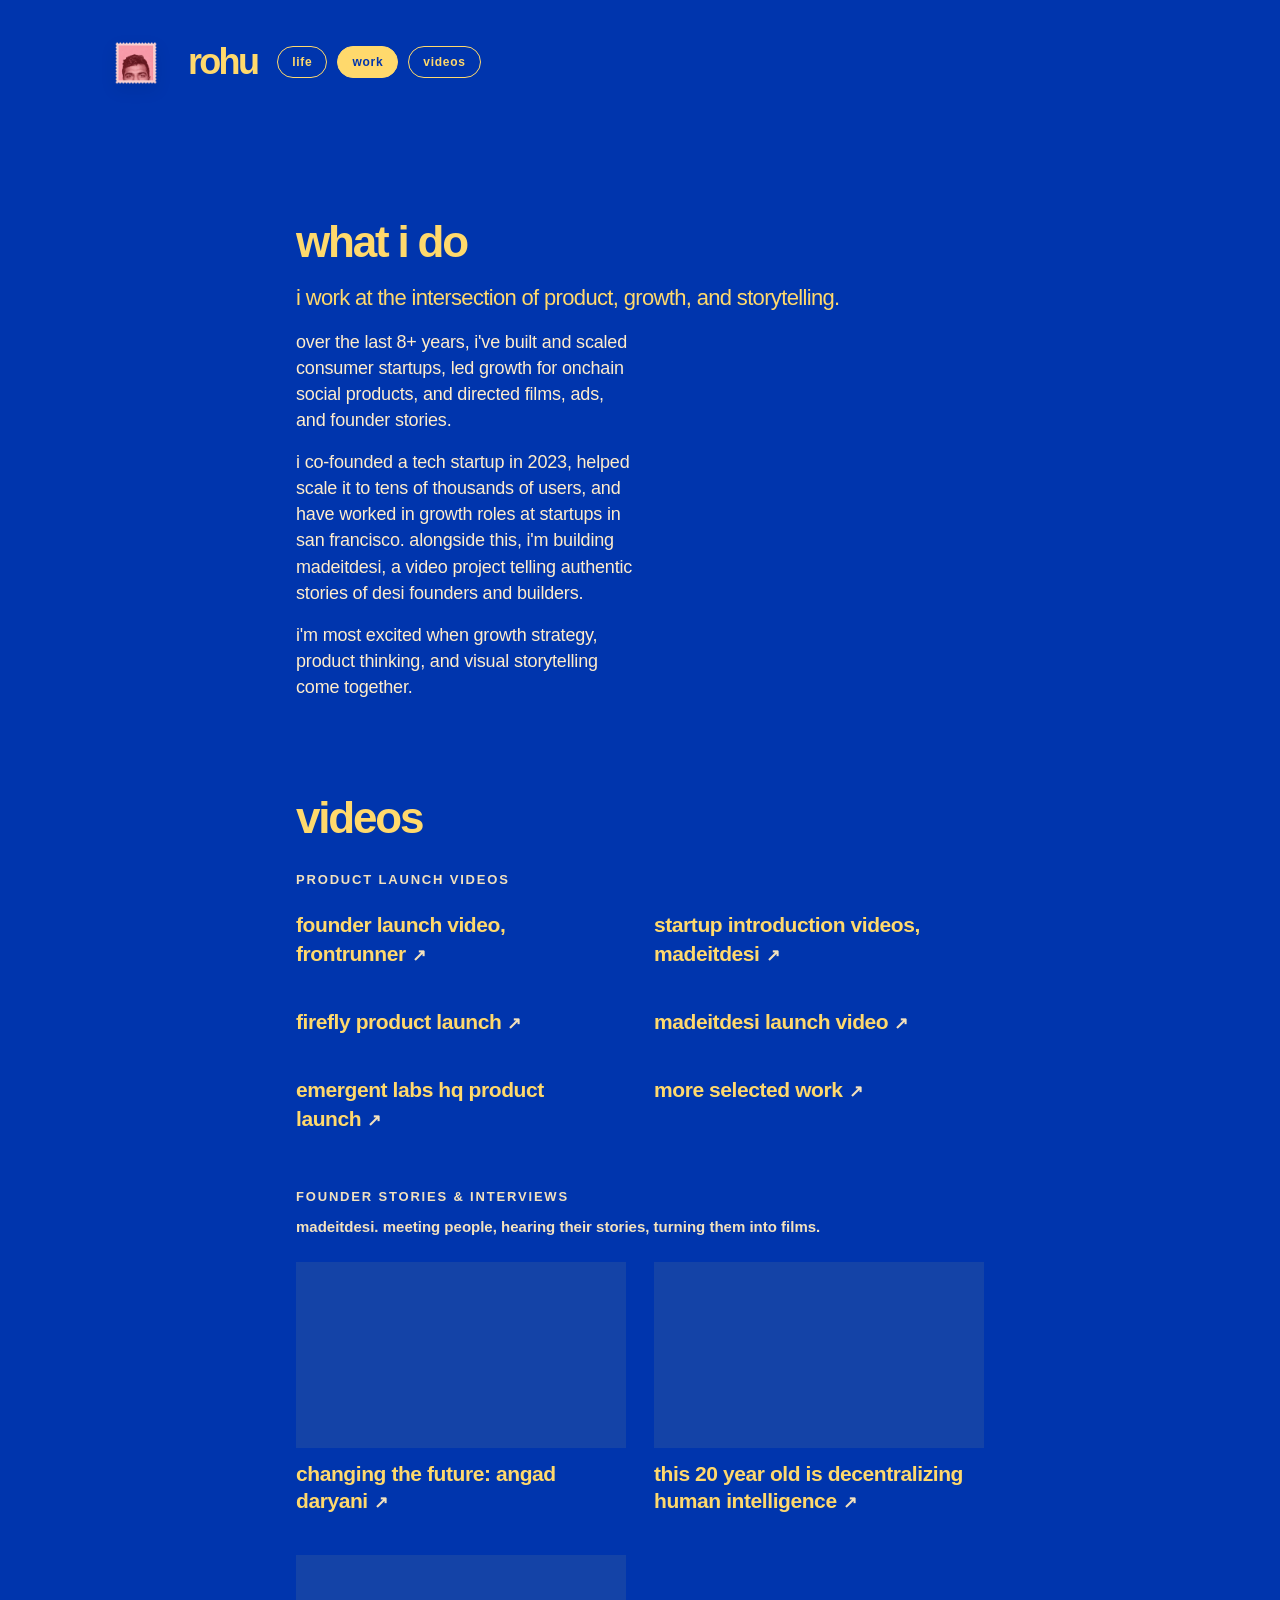
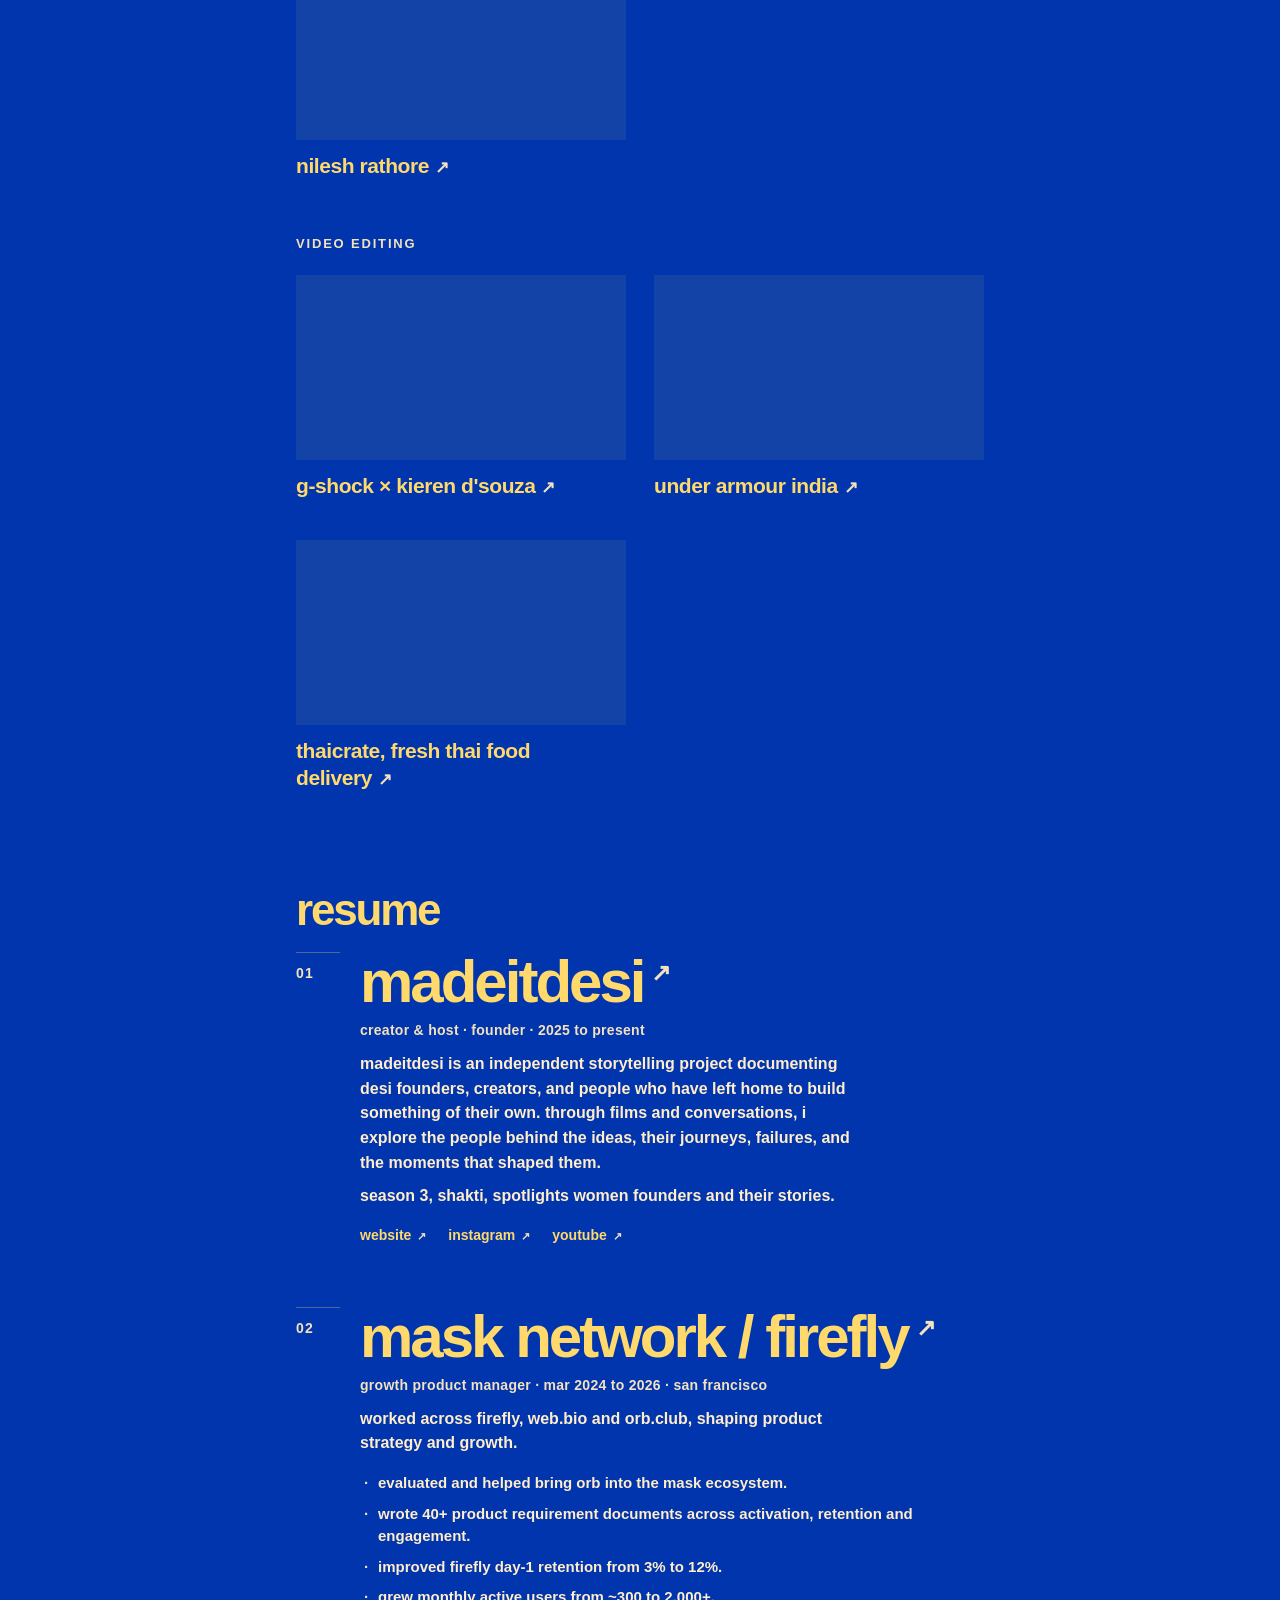
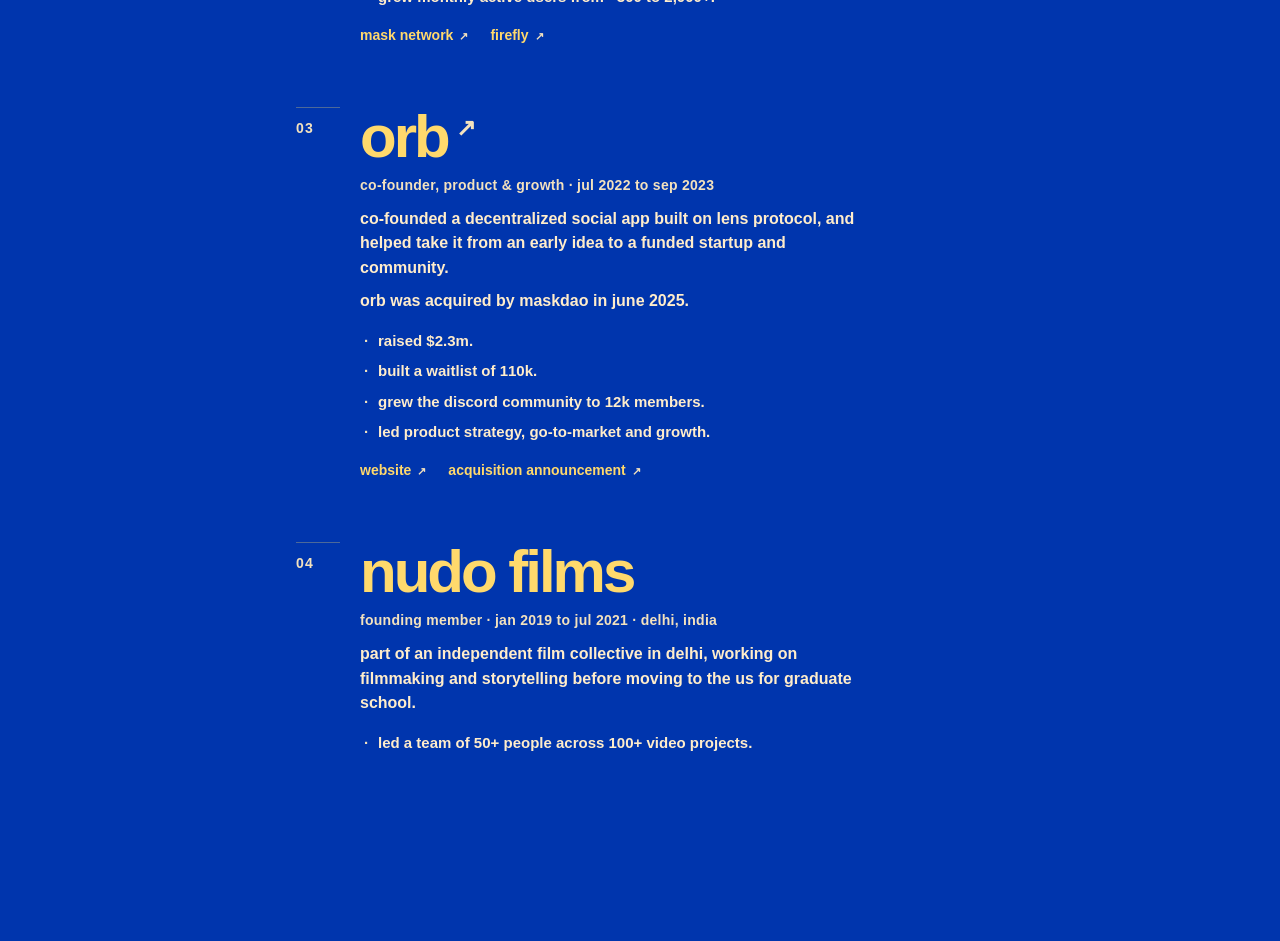
==== commit 1d812446: "Footer links: remove youtube, email on its own line, rename to madeitdesi Co-Authored-By: Claude Hai" ====
--- a/work/index.html
+++ b/work/index.html
@@ -4,7 +4,7 @@
   <meta charset="utf-8" />
   <meta name="viewport" content="width=device-width, initial-scale=1" />
   <title>work — rohu</title>
-  <meta name="description" content="what rohu builds and creates: product, growth, and storytelling. mask network, orb, nudo films, made it desi." />
+  <meta name="description" content="what rohu builds and creates: product, growth, and storytelling. mask network, orb, nudo films, madeitdesi." />
   <meta name="theme-color" content="#154dc7" />
   <link rel="stylesheet" href="/style.css" />
 </head>
--- a/style.css
+++ b/style.css
@@ -10,9 +10,10 @@
 }
 
 :root {
-  --bg: #194fc7;
-  --fg: #ffc66b;
-  --fg2: #a39b94; /* muted warm grey, secondary text */
+  --bg: #0035AD;
+  --fg: #FFD96C;
+  --fg2: #F3E2BE; /* secondary text */
+  --text: #FFEDCB; /* body text */
   --ease: cubic-bezier(0.12, 0.72, 0.18, 1);
   --speed: 0.72s;
 }
@@ -96,16 +97,16 @@
   display: block;
   width: max-content;
   white-space: nowrap;
-  color: var(--fg2);
+  color: var(--text);
   letter-spacing: 0.01em; /* a touch more open than "rohu", so it reads as its own word */
   padding-right: 0.12em;
 }
 
 .nav { display: flex; gap: 10px; margin-top: 30px; flex-wrap: wrap; }
 .nav button {
-  border: 1px solid rgba(255, 198, 107, 0.38);
+  border: 1px solid var(--fg);
   border-radius: 999px;
-  color: rgba(255, 198, 107, 0.75);
+  color: var(--fg);
   padding: 8px 14px;
   font-size: 12px;
   letter-spacing: 0.06em;
@@ -113,12 +114,12 @@
 .nav button[aria-pressed="true"] { background: var(--fg); border-color: var(--fg); color: var(--bg); }
 
 .section-content { margin-top: 28px; min-height: 46px; }
-.description { font-size: 15px; line-height: 1.5; color: #f7dba8; max-width: 430px; }
+.description { font-size: 15px; line-height: 1.5; color: var(--text); max-width: 430px; }
 .description .inline-link { color: var(--fg); text-decoration: underline; text-underline-offset: 3px; }
 .description + .description { margin-top: 10px; }
 
 .quick-links { display: flex; gap: 24px; margin-top: 32px; flex-wrap: wrap; }
-.quick-links a { font-size: 14px; letter-spacing: -0.01em; text-decoration: none; color: rgba(255, 198, 107, 0.8); }
+.quick-links a { font-size: 14px; letter-spacing: -0.01em; text-decoration: none; color: var(--fg); }
 .quick-links a:hover { color: var(--fg); text-decoration: underline; text-underline-offset: 3px; }
 
 .site-footer {
@@ -127,7 +128,7 @@
   display: flex;
   justify-content: space-between;
   align-items: flex-end;
-  color: rgba(255, 198, 107, 0.65);
+  color: var(--fg);
   font-size: 10px;
   letter-spacing: 0.14em;
   text-transform: uppercase;
@@ -158,7 +159,7 @@
   }
   .stamp { width: 150px; }
   .identity { width: 100%; }
-  .brand { font-size: clamp(46px, 10.2vw, 68px); max-width: 100%; }
+  .brand { font-size: clamp(40px, 10.2vw, 68px); max-width: 100%; }
   .nav { margin-top: 22px; gap: 7px; }
   .nav button { font-size: 11px; padding: 7px 11px; }
   .section-content { margin-top: 22px; }
@@ -168,6 +169,9 @@
     flex-direction: column; align-items: flex-start; gap: 10px;
   }
   .site-footer-lines { align-items: flex-start; text-align: left; }
+  .site-footer { position: static; padding: 40px 22px 28px; }
+  .nav button { min-height: 36px; }
+  .quick-links a { padding: 6px 0; }
 }
 
 @media (prefers-reduced-motion: reduce) {
@@ -200,9 +204,8 @@
 
 .mh-photo-link { flex: none; line-height: 0; }
 .mh-photo {
-  width: 90px;
-  height: 50px;
-  object-fit: cover;
+  width: 64px;
+  height: auto;
   border-radius: 2px;
   filter: drop-shadow(0 6px 8px rgba(0, 0, 0, 0.08));
 }
@@ -226,9 +229,9 @@
 .mh-nav { display: flex; gap: 10px; flex-wrap: wrap; }
 
 .mh-nav a {
-  border: 1px solid rgba(255, 198, 107, 0.38);
+  border: 1px solid var(--fg);
   border-radius: 999px;
-  color: rgba(255, 198, 107, 0.75);
+  color: var(--fg);
   padding: 8px 14px;
   font-size: 12px;
   letter-spacing: 0.06em;
@@ -348,7 +351,7 @@
 .arc-intro p {
   font-size: clamp(17px, 2vw, 20px);
   line-height: 1.55;
-  color: #f7dba8;
+  color: var(--text);
 }
 .arc-intro p:first-child {
   color: var(--fg);
@@ -403,7 +406,7 @@
   padding-left: 18px;
   font-size: 15px;
   line-height: 1.5;
-  color: #f7dba8;
+  color: var(--text);
 }
 .arc-points li::before {
   content: "·";
@@ -467,7 +470,7 @@
   font-size: 14px;
   letter-spacing: 0.08em;
   padding-top: 0.9em;
-  border-top: 1px solid rgba(255, 198, 107, 0.3);
+  border-top: 1px solid rgba(255, 224, 107, 0.3);
   height: max-content;
 }
 .tl-item article { min-width: 0; }
@@ -482,13 +485,13 @@
 .tl-name a:hover { opacity: 0.85; }
 .tl-name .arc-arrow { font-size: 0.4em; vertical-align: super; margin-left: 8px; }
 .tl-meta { color: var(--fg2); font-size: 14px; letter-spacing: 0.02em; margin-top: 10px; }
-.tl-about { color: #f7dba8; font-size: 16px; line-height: 1.55; margin-top: 14px; max-width: 56ch; }
+.tl-about { color: var(--text); font-size: 16px; line-height: 1.55; margin-top: 14px; max-width: 56ch; }
 .tl-about + .tl-about { margin-top: 8px; }
 .tl-item .arc-points { margin-top: 16px; }
 .tl-media { display: flex; flex-wrap: wrap; gap: 12px; margin-top: 18px; }
 .tl-links { display: flex; flex-wrap: wrap; gap: 8px 22px; margin-top: 18px; }
 .tl-links a {
-  color: rgba(255, 198, 107, 0.8);
+  color: var(--fg);
   font-size: 14px;
   text-decoration: none;
 }
@@ -512,13 +515,13 @@
   align-items: start;
 }
 .vid { margin: 0; min-width: 0; }
-.vid-frame { position: relative; aspect-ratio: 16 / 9; background: rgba(255, 198, 107, 0.08); }
+.vid-frame { position: relative; aspect-ratio: 16 / 9; background: rgba(255, 224, 107, 0.08); }
 .vid-frame iframe { position: absolute; inset: 0; width: 100%; height: 100%; border: 0; }
 .vid-empty {
   display: flex; align-items: center; justify-content: center;
   padding: 16px; text-align: center;
   color: var(--fg2); font-size: 13px; line-height: 1.4;
-  border: 1px dashed rgba(255, 198, 107, 0.35);
+  border: 1px dashed rgba(255, 224, 107, 0.35);
 }
 .vid figcaption { margin-top: 12px; }
 .vid-title {
@@ -533,3 +536,212 @@
 .vid-title .arc-arrow { color: var(--fg2); }
 .vid-plain { min-width: 0; }
 .vid-plain .arc-link { overflow-wrap: anywhere; }
+.sel-top .page-title { font-size: clamp(44px, 7.5vw, 76px); white-space: nowrap; }
+
+.essay-list { list-style: none; margin: 18px 0 0; padding: 0; max-width: 520px; }
+.essay-list li { display: flex; justify-content: space-between; gap: 18px; padding: 8px 0; border-bottom: 1px solid rgba(255, 255, 255, 0.18); }
+.essay-list a { color: var(--fg); text-decoration: none; }
+.essay-list time { opacity: 0.6; font-size: 13px; white-space: nowrap; }
+
+#work-mount[hidden] { display: none !important; }
+#work-mount { padding: 56px 22px 90px; max-width: 980px; margin: 0 auto; }
+
+/* tablet and phone: keep tap targets comfortable and stop the footer overlapping long pages */
+@media (max-width: 900px) and (min-width: 651px) {
+  .nav button { min-height: 40px; }
+}
+@media (hover: none) {
+  .nav button, .mh-nav a { min-height: 36px; display: inline-flex; align-items: center; }
+}
+
+/* ---- hero, simplified: one left edge, quieter type, clear hierarchy ---- */
+.identity { text-align: left; }
+.brand { font-size: clamp(48px, 6vw, 88px); }
+.brand-sub { margin-top: 12px; font-size: 15px; font-weight: 500; letter-spacing: -0.01em; color: var(--fg2); }
+.nav { margin-top: 26px; gap: 8px; }
+.nav button { font-size: 11px; padding: 6px 12px; letter-spacing: 0.05em; }
+.section-content { margin-top: 22px; }
+.description { font-size: 14px; font-weight: 500; line-height: 1.55; max-width: 400px; }
+.quick-links { margin-top: 26px; gap: 18px; flex-wrap: nowrap; }
+.quick-links a { font-size: 13px; white-space: nowrap; }
+@media (max-width: 900px) { .brand { font-size: clamp(42px, 6.4vw, 70px); } }
+@media (max-width: 650px) {
+  .brand { font-size: clamp(40px, 10vw, 60px); }
+  .nav { margin-top: 20px; }
+  .quick-links { flex-wrap: wrap; gap: 12px 18px; }
+}
+
+/* ---- the stamp: lifts, tilts toward the cursor, eyes follow, a tap makes them pop ---- */
+.stamp-wrap {
+  position: relative;
+  width: min(100%, 390px);
+  perspective: 800px;
+  transform: translateY(var(--lift, 0px)) scale(var(--press, 1)) rotateX(var(--rx, 0deg)) rotateY(var(--ry, 0deg));
+  transition: transform 0.55s cubic-bezier(0.34, 1.56, 0.64, 1);
+  will-change: transform;
+}
+.stamp-wrap:hover { --lift: -6px; }
+.stamp-wrap:active { --press: 0.97; }
+.stamp-wrap .stamp { width: 100%; max-width: none; display: block; height: auto; transition: filter 0.5s ease; }
+.stamp-wrap:hover .stamp { filter: drop-shadow(0 18px 14px rgba(0, 0, 0, 0.22)); }
+.stamp-wrap.is-surprised { animation: stampTap 0.6s cubic-bezier(0.34, 1.56, 0.64, 1); }
+@keyframes stampTap {
+  0% { transform: translateY(0) scale(1); }
+  30% { transform: translateY(2px) scale(0.97); }
+  60% { transform: translateY(-8px) scale(1.02); }
+  100% { transform: translateY(0) scale(1); }
+}
+.pupil {
+  position: absolute;
+  width: 1.7%;
+  aspect-ratio: 1 / 1;
+  border-radius: 50%;
+  background: #3d0b12;
+  transform: translate(-50%, -50%) translate(var(--x, 0px), var(--y, 0px));
+  pointer-events: none;
+}
+.pupil::after {
+  content: ""; position: absolute;
+  left: 22%; top: 18%; width: 26%; height: 26%;
+  border-radius: 50%; background: #fbe6e6;
+}
+.pupil-l { left: 40.86%; top: 73.62%; }
+.pupil-r { left: 58.75%; top: 72.79%; }
+.stamp-wrap.is-surprised .pupil { animation: eyePop 0.8s ease-out; }
+@keyframes eyePop {
+  0% { scale: 1; }
+  20% { scale: 1.3; }
+  45% { scale: 1.3; }
+  55% { scale: 1 0.1; }
+  65% { scale: 1.3; }
+  100% { scale: 1; }
+}
+@media (max-width: 900px) { .stamp-wrap { width: min(100%, 300px); } }
+@media (max-width: 650px) { .stamp-wrap { width: 150px; } }
+@media (prefers-reduced-motion: reduce) {
+  .stamp-wrap, .stamp-wrap .stamp { transition: none !important; }
+  .stamp-wrap:hover, .stamp-wrap:active { --lift: 0px; --press: 1; }
+  .stamp-wrap.is-surprised, .stamp-wrap.is-surprised .pupil { animation: none !important; }
+}
+
+.pop {
+  position: absolute;
+  font-size: 22px;
+  line-height: 1;
+  pointer-events: none;
+  animation: popUp 0.9s ease-out forwards;
+}
+@keyframes popUp {
+  0% { opacity: 0; transform: translate(-50%, -30%) scale(0.5); }
+  15% { opacity: 1; transform: translate(-50%, -50%) scale(1.1); }
+  100% { opacity: 0; transform: translate(-50%, -160%) scale(1); }
+}
+
+/* ---- side panel: sits on the same page, to the right of the hero ---- */
+.panel {
+  position: fixed; top: 0; right: 0; bottom: 0; left: 50vw;
+  overflow-y: auto;
+  padding: 120px 6vw 70px 2vw;
+  background: transparent;
+  color: var(--fg);
+  z-index: 5;
+  animation: panelIn 0.5s var(--ease) both;
+}
+.panel[hidden] { display: none; }
+@keyframes panelIn { from { opacity: 0; } to { opacity: 1; } }
+.panel-title { font-size: clamp(40px, 5vw, 64px); letter-spacing: -0.05em; line-height: 1; margin-bottom: 18px; }
+.panel-text { font-size: 15px; font-weight: 500; line-height: 1.6; color: var(--text); max-width: 46ch; margin-top: 10px; }
+.panel #work-mount, .panel #videos-mount { padding: 0; margin: 0; max-width: none; }
+.panel .page-title { display: none; }
+
+/* desktop: the hero keeps to the left while the panel is open */
+@media (min-width: 901px) {
+  body.panel-open .stage {
+    grid-template-columns: 220px minmax(0, 1fr);
+    justify-content: start;
+    width: 50vw;
+    max-width: 50vw;
+    gap: 3vw;
+  }
+  body.panel-open .stamp-wrap { width: 220px; }
+  body.panel-open .stage { margin-left: 0; }
+}
+
+/* phone and tablet: the panel covers the screen */
+@media (max-width: 900px) {
+  .panel { left: 0; padding: 96px 22px 60px; background: var(--bg); }
+  body.panel-open .stage { display: none; }
+  body.panel-open .site-footer { display: none; }
+}
+
+/* ---- typography refinement: type and spacing only ---- */
+.arc-intro p:first-of-type {
+  font-size: 22px; font-weight: 500; line-height: 1.3; letter-spacing: -0.03em; color: var(--fg);
+}
+.arc-intro p:not(:first-of-type) {
+  font-size: 18px; font-weight: 400; line-height: 1.45; letter-spacing: -0.01em;
+  max-width: 34ch; color: var(--text);
+}
+.arc-intro p + p { margin-top: 0.9em; }
+.arc-section { margin-top: 96px; }
+.arc-section.arc-intro { margin-top: 0; }
+.arc-heading { margin-bottom: 20px; }
+.arc-group-title { margin-top: 32px; margin-bottom: 12px; }
+.description { font-size: 15px; font-weight: 400; line-height: 1.5; }
+.brand-sub { font-size: 15px; line-height: 1.4; color: var(--text); }
+@media (max-width: 650px) {
+  .arc-section { margin-top: 64px; }
+  .arc-section.arc-intro { margin-top: 0; }
+  .arc-heading { margin-bottom: 20px; }
+  .arc-intro p:not(:first-of-type) { font-size: 17px; }
+}
+
+/* ---- videos: subscribe on youtube, the only external link in this section ---- */
+.yt-subscribe {
+  display: inline-block; margin-top: 18px; padding-bottom: 2px;
+  font-size: 15px; font-weight: 500; letter-spacing: -0.01em;
+  color: var(--fg); text-decoration: none;
+  border-bottom: 1px solid currentColor;
+}
+.yt-subscribe:hover { opacity: 0.8; }
+.yt-subscribe .arc-arrow { color: var(--fg); }
+
+/* ---- interaction and contrast polish ---- */
+.nav button, .mh-nav a, .quick-links a, .arc-link, .tl-links a, .vid-title {
+  transition: background-color 0.25s ease, color 0.25s ease, border-color 0.25s ease, opacity 0.25s ease;
+}
+.nav button { border-width: 1px; }
+.nav button:hover { border-color: var(--fg); background: rgba(255, 224, 107, 0.12); }
+.nav button[aria-pressed="true"]:hover { background: var(--fg); }
+.site-footer { color: var(--fg2); }
+
+/* ---- desktop with the side panel open: keep the hero clear of the panel at any width ---- */
+@media (min-width: 901px) {
+  .panel { left: 54vw; width: auto; }
+  body.panel-open .stage { width: 54vw; max-width: 54vw; grid-template-columns: 180px minmax(0, 1fr); gap: 2.5vw; }
+  body.panel-open .stamp-wrap { width: 180px; }
+  body.panel-open .quick-links { flex-wrap: wrap; gap: 12px 18px; }
+}
+
+/* ---- layout architecture: two columns from 768px, stacked below 768px ---- */
+@media (min-width: 768px) and (max-width: 900px) {
+  .panel { left: 54vw; width: auto; padding: 120px 4vw 70px 2vw; background: transparent; }
+  body.panel-open .stage { display: grid; width: 54vw; max-width: 54vw; grid-template-columns: 180px minmax(0, 1fr); gap: 2.5vw; }
+  body.panel-open .stamp-wrap { width: 180px; }
+  body.panel-open .site-footer { display: flex; }
+}
+@media (max-width: 767px) {
+  .panel { position: static; left: auto; right: auto; width: auto; overflow: visible; animation: none; background: transparent; padding: 8px 22px 60px; }
+  body.panel-open .stage { display: flex; min-height: auto; padding-bottom: 40px; }
+  body.panel-open .site-footer { display: none; }
+}
+
+@media (min-width: 768px) {
+  .panel { display: flex; flex-direction: column; padding-top: 9vh; padding-bottom: 7vh; }
+  .panel-body { margin: auto 0; width: 100%; }
+}
+
+/* ---- footer/social links: socials on one row, email on its own line beneath ---- */
+.quick-links { flex-wrap: wrap; gap: 12px 24px; }
+.quick-links a[href^="mailto:"] { flex-basis: 100%; }
+@media (max-width: 650px) { .quick-links { flex-wrap: wrap; } }
